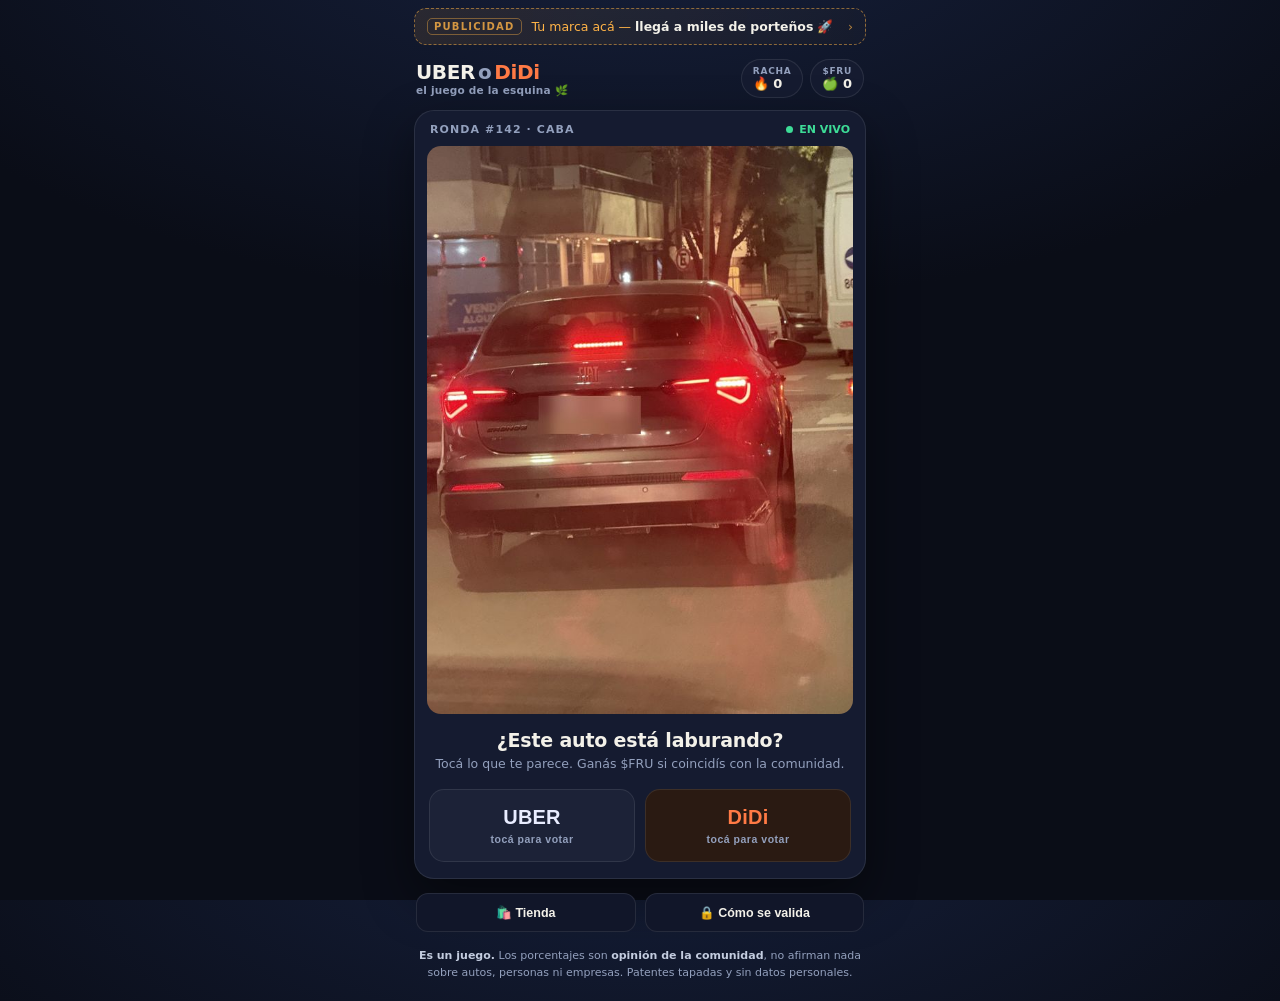
==== index.html @ 4e5afa03 "Add files via upload" ====
<!DOCTYPE html>
<html lang="es">
<head>
<meta charset="UTF-8" />
<meta name="viewport" content="width=device-width, initial-scale=1.0, maximum-scale=1.0, user-scalable=no" />
<meta name="theme-color" content="#0a0d17" />
<title>¿UBER o DiDi? 🌿 — el juego de la esquina</title>
<style>
:root{
  --bg:#0a0d17; --bg2:#111629; --card:#151b30; --line:rgba(255,255,255,.09);
  --fg:#f3f1e9; --mut:#93a0bd; --amber:#ffb347; --uber:#e8ecff; --uberbg:#1c2237;
  --didi:#ff7a45; --didibg:#2a1a12; --good:#3ddc97; --seal:#7dd3fc;
}
*{box-sizing:border-box;margin:0;padding:0}
html,body{height:100%}
body{background:radial-gradient(120% 80% at 50% -10%, #16203c 0%, var(--bg) 55%);
  color:var(--fg);font-family:system-ui,-apple-system,'Segoe UI',Roboto,sans-serif;
  -webkit-font-smoothing:antialiased;overflow-x:hidden}
.app{max-width:480px;margin:0 auto;min-height:100%;display:flex;flex-direction:column;
  padding:0 14px 20px;position:relative}

/* banner publicitario */
.ad{margin:8px 0;border:1px dashed rgba(255,179,71,.5);border-radius:12px;
  background:linear-gradient(90deg,rgba(255,179,71,.10),rgba(255,179,71,.02));
  padding:9px 12px;display:flex;align-items:center;gap:10px;font-size:12.5px;color:var(--amber)}
.ad .tag{font-weight:800;letter-spacing:.12em;font-size:10px;opacity:.8;
  border:1px solid rgba(255,179,71,.5);border-radius:5px;padding:2px 6px}
.ad b{color:var(--fg)}
.ad .arrow{margin-left:auto;opacity:.7}

/* header */
header{display:flex;align-items:center;gap:10px;padding:6px 2px 12px}
.logo{font-weight:900;font-size:20px;letter-spacing:-.02em;line-height:1}
.logo .u{color:var(--fg)} .logo .o{color:var(--mut);font-weight:700;margin:0 3px}
.logo .d{color:var(--didi)}
.logo small{display:block;font-size:10.5px;font-weight:600;color:var(--mut);
  letter-spacing:.02em;margin-top:3px}
.stats{margin-left:auto;display:flex;gap:7px}
.chip{background:var(--card);border:1px solid var(--line);border-radius:999px;
  padding:6px 11px;font-size:13px;font-weight:800;display:flex;align-items:center;gap:5px;
  font-variant-numeric:tabular-nums}
.chip .lbl{font-size:9px;font-weight:700;color:var(--mut);letter-spacing:.08em;display:block}

/* card */
.card{background:var(--card);border:1px solid var(--line);border-radius:20px;
  overflow:hidden;box-shadow:0 20px 50px rgba(0,0,0,.45)}
.round{display:flex;align-items:center;justify-content:space-between;padding:12px 15px 10px}
.round .rid{font-size:11px;font-weight:800;letter-spacing:.1em;color:var(--mut)}
.round .live{font-size:11px;font-weight:800;color:var(--good);display:flex;align-items:center;gap:6px}
.round .live::before{content:"";width:7px;height:7px;border-radius:50%;background:var(--good);
  box-shadow:0 0 0 0 rgba(61,220,151,.6);animation:pulse 1.8s infinite}
@keyframes pulse{0%{box-shadow:0 0 0 0 rgba(61,220,151,.5)}70%{box-shadow:0 0 0 7px rgba(61,220,151,0)}100%{box-shadow:0 0 0 0 rgba(61,220,151,0)}}
.photowrap{position:relative;margin:0 12px;border-radius:14px;overflow:hidden;
  aspect-ratio:3/4;background:#000}
.photowrap img{width:100%;height:100%;object-fit:cover;display:block}
.q{padding:15px 16px 6px;text-align:center}
.q h2{font-size:19px;font-weight:800;letter-spacing:-.01em;text-wrap:balance}
.q p{font-size:12.5px;color:var(--mut);margin-top:5px}

/* vote buttons */
.votes{display:grid;grid-template-columns:1fr 1fr;gap:10px;padding:12px 14px 16px}
.vote{border:1.5px solid var(--line);border-radius:15px;padding:16px 10px;cursor:pointer;
  font-weight:900;font-size:20px;letter-spacing:.01em;background:var(--uberbg);color:var(--uber);
  transition:transform .12s ease,box-shadow .2s ease,border-color .2s ease;position:relative;
  display:flex;flex-direction:column;align-items:center;gap:4px}
.vote small{font-size:10.5px;font-weight:700;color:var(--mut);letter-spacing:.05em}
.vote.didi{background:var(--didibg);color:var(--didi)}
.vote:hover{transform:translateY(-2px)}
.vote.uber:hover{border-color:rgba(232,236,255,.5);box-shadow:0 8px 24px rgba(232,236,255,.12)}
.vote.didi:hover{border-color:rgba(255,122,69,.6);box-shadow:0 8px 24px rgba(255,122,69,.18)}
.vote:focus-visible{outline:3px solid var(--seal);outline-offset:2px}
.vote:active{transform:translatey(0) scale(.98)}

/* reveal */
.reveal{padding:4px 16px 18px;display:none}
.reveal.show{display:block;animation:fade .35s ease}
@keyframes fade{from{opacity:0;transform:translateY(6px)}to{opacity:1;transform:none}}
.bar{height:44px;border-radius:12px;overflow:hidden;display:flex;font-weight:900;font-size:15px;
  border:1px solid var(--line);font-variant-numeric:tabular-nums}
.bar .bu{background:#39456f;color:#eaf0ff;display:flex;align-items:center;justify-content:flex-start;
  padding-left:12px;transition:width .9s cubic-bezier(.2,.8,.2,1);white-space:nowrap}
.bar .bd{background:#c85a34;color:#fff;display:flex;align-items:center;justify-content:flex-end;
  padding-right:12px;transition:width .9s cubic-bezier(.2,.8,.2,1);white-space:nowrap}
.result{display:flex;align-items:center;justify-content:space-between;margin-top:12px;gap:10px}
.verdict{font-size:14px;font-weight:800}
.verdict.win{color:var(--good)} .verdict.contra{color:var(--amber)}
.verdict small{display:block;font-size:11px;font-weight:600;color:var(--mut);margin-top:2px}
.seal{font-size:10.5px;font-weight:800;color:var(--seal);border:1px solid rgba(125,211,252,.35);
  background:rgba(125,211,252,.08);border-radius:999px;padding:5px 10px;white-space:nowrap}
.next{margin-top:14px;width:100%;border:none;border-radius:14px;padding:15px;cursor:pointer;
  background:var(--amber);color:#231703;font-weight:900;font-size:16px;letter-spacing:.01em;
  transition:filter .15s ease,transform .12s ease}
.next:hover{filter:brightness(1.06);transform:translateY(-1px)}
.next:focus-visible{outline:3px solid #fff;outline-offset:2px}

/* toast fru */
.fru{position:absolute;left:50%;top:40%;transform:translateX(-50%);pointer-events:none;
  font-size:30px;font-weight:900;color:var(--good);text-shadow:0 4px 16px rgba(0,0,0,.5);
  opacity:0;z-index:20}
.fru.go{animation:fly 1.1s ease forwards}
@keyframes fly{0%{opacity:0;transform:translate(-50%,10px) scale(.7)}
  25%{opacity:1;transform:translate(-50%,-6px) scale(1.1)}
  100%{opacity:0;transform:translate(-50%,-60px) scale(1)}}

/* footer + links */
.actions{display:flex;gap:9px;margin:14px 2px 0}
.actions button{flex:1;background:var(--bg2);border:1px solid var(--line);color:var(--fg);
  border-radius:12px;padding:11px;font-size:12.5px;font-weight:700;cursor:pointer}
.actions button:hover{border-color:var(--amber);color:var(--amber)}
.disc{margin:16px 4px 0;font-size:11px;line-height:1.5;color:var(--mut);text-align:center}
.disc b{color:#c3ccdf}

/* modal */
.modal{position:fixed;inset:0;background:rgba(4,6,14,.72);backdrop-filter:blur(4px);
  display:none;align-items:center;justify-content:center;z-index:50;padding:18px}
.modal.show{display:flex;animation:fade .25s ease}
.sheet{background:linear-gradient(180deg,var(--card),var(--bg2));border:1px solid var(--line);
  border-radius:20px;max-width:400px;width:100%;padding:22px;box-shadow:0 30px 70px rgba(0,0,0,.6)}
.sheet h3{font-size:20px;font-weight:900;display:flex;align-items:center;gap:9px}
.sheet .sub{color:var(--mut);font-size:12.5px;margin:5px 0 16px}
.item{display:flex;align-items:center;gap:12px;background:var(--bg);border:1px solid var(--line);
  border-radius:13px;padding:12px;margin-bottom:9px}
.item .emo{font-size:24px}
.item .txt{flex:1}
.item .txt b{font-size:14px} .item .txt span{display:block;font-size:11.5px;color:var(--mut)}
.item .buy{background:var(--amber);color:#231703;border:none;border-radius:9px;padding:9px 13px;
  font-weight:900;font-size:13px;cursor:pointer;white-space:nowrap;font-variant-numeric:tabular-nums}
.item .buy:hover{filter:brightness(1.07)}
.closex{float:right;background:none;border:none;color:var(--mut);font-size:22px;cursor:pointer;line-height:1;margin:-4px -4px 0 0}
.sheet p.info{font-size:13px;line-height:1.6;color:#c9d2e6}
.sheet p.info b{color:var(--fg)}
.hashchain{display:flex;gap:6px;margin:12px 0;overflow-x:auto}
.hashchain .blk{min-width:96px;background:var(--bg);border:1px solid var(--line);border-radius:9px;
  padding:8px;font-size:10px;color:var(--mut)} .hashchain .blk b{color:var(--seal);font-size:11px}
@media (prefers-reduced-motion:reduce){*{animation:none!important;transition:none!important}}
</style>
</head>
<body>

<div class="app">
  <div class="ad">
    <span class="tag">PUBLICIDAD</span>
    <span>Tu marca acá — <b>llegá a miles de porteños</b> 🚀</span>
    <span class="arrow">›</span>
  </div>

  <header>
    <div class="logo"><span class="u">UBER</span><span class="o">o</span><span class="d">DiDi</span>
      <small>el juego de la esquina 🌿</small></div>
    <div class="stats">
      <div class="chip"><span><span class="lbl">RACHA</span>🔥 <span id="streak">0</span></span></div>
      <div class="chip"><span><span class="lbl">$FRU</span>🍏 <span id="fru">0</span></span></div>
    </div>
  </header>

  <div class="card">
    <div class="round"><span class="rid" id="rid">RONDA #142 · CABA</span>
      <span class="live">EN VIVO</span></div>
    <div class="photowrap"><img id="photo" alt="Foto de un auto en una calle de Buenos Aires, patente tapada" /></div>
    <div class="q"><h2 id="q">¿Este auto está laburando?</h2>
      <p>Tocá lo que te parece. Ganás $FRU si coincidís con la comunidad.</p></div>
    <div class="votes" id="votes">
      <button class="vote uber" id="vUber">UBER <small>tocá para votar</small></button>
      <button class="vote didi" id="vDidi">DiDi <small>tocá para votar</small></button>
    </div>
    <div class="reveal" id="reveal">
      <div class="bar"><div class="bu" id="bu" style="width:63%">UBER 63%</div>
        <div class="bd" id="bd" style="width:37%">DiDi 37%</div></div>
      <div class="result"><div class="verdict win" id="verdict">✅ Coincidís con la mayoría</div>
        <div class="seal" id="seal">🔒 Ronda sellada</div></div>
      <button class="next" id="next">Siguiente ronda →</button>
    </div>
    <div class="fru" id="fruToast">+10 🍏</div>
  </div>

  <div class="actions">
    <button id="openShop">🛍️ Tienda</button>
    <button id="openInfo">🔒 Cómo se valida</button>
  </div>

  <p class="disc"><b>Es un juego.</b> Los porcentajes son <b>opinión de la comunidad</b>, no afirman nada
  sobre autos, personas ni empresas. Patentes tapadas y sin datos personales.</p>
</div>

<div class="modal" id="shop">
  <div class="sheet">
    <button class="closex" data-close="shop">×</button>
    <h3>🛍️ Tienda</h3>
    <p class="sub">Compras únicas. Sin suscripción, nunca.</p>
    <div class="item"><span class="emo">👁️</span><div class="txt"><b>Revelar ya</b>
      <span>Mirá el consenso antes de que cierre la ronda</span></div>
      <button class="buy" data-name="Revelar ya">$490</button></div>
    <div class="item"><span class="emo">🍏</span><div class="txt"><b>Pack de 500 $FRU</b>
      <span>Para stakear más fuerte en las rondas</span></div>
      <button class="buy" data-name="Pack 500 FRU">$990</button></div>
    <div class="item"><span class="emo">🪪</span><div class="txt"><b>Tu Carnet de Inspector</b>
      <span>Imagen generada, lista para compartir</span></div>
      <button class="buy" data-name="Carnet de Inspector">$1.490</button></div>
  </div>
</div>

<div class="modal" id="info">
  <div class="sheet">
    <button class="closex" data-close="info">×</button>
    <h3>🔒 Cómo se valida</h3>
    <p class="sub">Consenso de la comunidad, sellado y verificable.</p>
    <p class="info">Cada foto es un <b>mercado</b> que la gente vota. A una hora fija <b>cierra</b>,
    se congela el resultado y queda <b>sellado como un contrato</b> con un hash público.</p>
    <div class="hashchain">
      <div class="blk"><b>#141</b><br>root 4b7e</div>
      <div class="blk"><b>#142</b><br>root 9f3a<br>prev 4b7e</div>
      <div class="blk"><b>#143</b><br>root c5d0<br>prev 9f3a</div>
    </div>
    <p class="info">Cada resultado encadena con el anterior: alterar uno viejo rompe toda la cadena.
    Misma garantía de integridad que una blockchain, <b>sin</b> blockchain. Los <b>$FRU</b> son
    virtuales y no se convierten en dinero.</p>
  </div>
</div>

<script>
const ROUNDS = [{"img": "[data-uri]", "uber": 63, "q": "\u00bfEste auto est\u00e1 laburando?"}, {"img": "[data-uri]", "uber": 41, "q": "El mismo, otra cuadra\u2026 \u00bfy ahora?"}];
let ri = 0, roundNo = 141;
const S = JSON.parse(localStorage.getItem('uod')||'{}');
let fru = S.fru ?? 0, streak = S.streak ?? 0, best = S.best ?? 0;
const $ = s=>document.querySelector(s);
function save(){localStorage.setItem('uod',JSON.stringify({fru,streak,best}))}
function paintStats(){ $('#fru').textContent = fru; $('#streak').textContent = streak; }
function hash(){ return Array.from({length:4},()=>"0123456789abcdef"[Math.floor(Math.random()*16)]).join(''); }

function loadRound(){
  const r = ROUNDS[ri % ROUNDS.length];
  roundNo++;
  $('#photo').src = r.img;
  $('#q').textContent = r.q;
  $('#rid').textContent = 'RONDA #'+roundNo+' · CABA';
  $('#reveal').classList.remove('show');
  $('#votes').style.display='grid';
  $('.round .live').style.display='flex';
  document.querySelectorAll('.vote').forEach(b=>b.disabled=false);
}

function vote(side){
  const r = ROUNDS[ri % ROUNDS.length];
  // consenso simulado con leve deriva
  let u = Math.max(8, Math.min(92, r.uber + Math.round((Math.random()-.5)*8)));
  let d = 100 - u;
  const majority = u>=d ? 'uber' : 'didi';
  const win = side===majority;
  const gain = win ? 10 : 4;
  fru += gain;
  if(win){ streak++; if(streak>best) best=streak; } else { streak=0; }
  save(); 
  // pintar barra
  $('#bu').style.width = u+'%'; $('#bu').textContent = 'UBER '+u+'%';
  $('#bd').style.width = d+'%'; $('#bd').textContent = 'DiDi '+d+'%';
  const v = $('#verdict');
  if(win){ v.className='verdict win'; v.innerHTML = '✅ Coincidís con la mayoría <small>+'+gain+' $FRU · racha '+streak+' 🔥</small>'; }
  else { v.className='verdict contra'; v.innerHTML = '🌀 Fuiste contra la corriente <small>+'+gain+' $FRU · racha reiniciada</small>'; }
  $('#seal').textContent = '🔒 Ronda sellada · #'+hash();
  $('#votes').style.display='none';
  $('.round .live').style.display='none';
  $('#reveal').classList.add('show');
  // toast
  const t = $('#fruToast'); t.textContent='+'+gain+' 🍏'; t.classList.remove('go'); void t.offsetWidth; t.classList.add('go');
  paintStats();
}
function next(){ ri++; loadRound(); window.scrollTo({top:0,behavior:'smooth'}); }
function openModal(id){ $(id).classList.add('show'); }
function closeModal(id){ $(id).classList.remove('show'); }
function buy(name){ alert('🍏 Demo: acá se abriría el checkout de Mercado Pago (pago único, sin suscripción).\n\nProducto: '+name); }

document.addEventListener('DOMContentLoaded',()=>{
  paintStats(); loadRound();
  $('#vUber').addEventListener('click',()=>vote('uber'));
  $('#vDidi').addEventListener('click',()=>vote('didi'));
  $('#next').addEventListener('click',next);
  $('#openShop').addEventListener('click',()=>openModal('#shop'));
  $('#openInfo').addEventListener('click',()=>openModal('#info'));
  document.querySelectorAll('[data-close]').forEach(b=>b.addEventListener('click',e=>closeModal('#'+b.dataset.close)));
  document.querySelectorAll('.modal').forEach(m=>m.addEventListener('click',e=>{if(e.target===m)m.classList.remove('show')}));
  document.querySelectorAll('.buy').forEach(b=>b.addEventListener('click',()=>buy(b.dataset.name)));
});
</script>
</body>
</html>
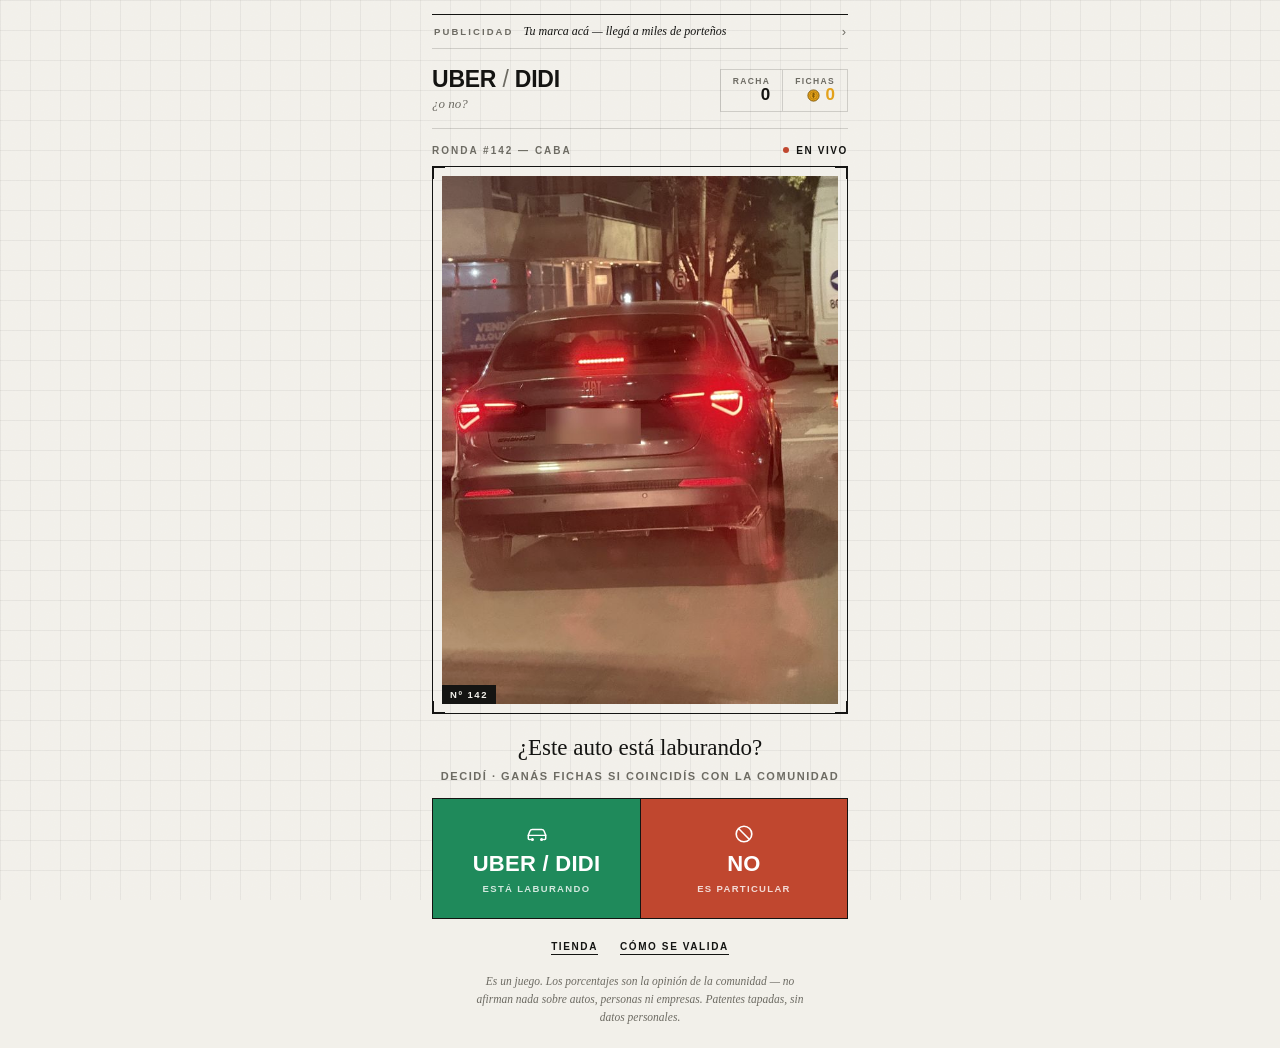
==== commit c1d9eee0: "Reemplazar index.html con la versión final y limpiar archivos de documentación Co-Authored-By: Claud" ====
--- a/index.html
+++ b/index.html
@@ -3,135 +3,156 @@
 <head>
 <meta charset="UTF-8" />
 <meta name="viewport" content="width=device-width, initial-scale=1.0, maximum-scale=1.0, user-scalable=no" />
-<meta name="theme-color" content="#0a0d17" />
-<title>¿UBER o DiDi? 🌿 — el juego de la esquina</title>
+<meta name="color-scheme" content="light dark" />
+<title>UBER / DIDI ¿o no? — el juego</title>
 <style>
 :root{
-  --bg:#0a0d17; --bg2:#111629; --card:#151b30; --line:rgba(255,255,255,.09);
-  --fg:#f3f1e9; --mut:#93a0bd; --amber:#ffb347; --uber:#e8ecff; --uberbg:#1c2237;
-  --didi:#ff7a45; --didibg:#2a1a12; --good:#3ddc97; --seal:#7dd3fc;
-}
+  --paper:#f2f0ea; --ink:#141412; --soft:#6d6b63;
+  --line:rgba(20,20,18,.16); --grid:rgba(20,20,18,.055); --field:#e9e6dd;
+  --yes:#1f8a5b; --yesink:#155f3f; --no:#c0472f; --noink:#8f3220;
+  --gold:#e3a11a; --goldink:#7a5406;
+  --disp:'Helvetica Neue',Helvetica,Arial,system-ui,sans-serif;
+  --serif:Georgia,'Times New Roman',serif;
+}
+@media (prefers-color-scheme:dark){
+  :root{ --paper:#0d0d0c; --ink:#f0eee6; --soft:#9a988e;
+    --line:rgba(240,238,230,.18); --grid:rgba(240,238,230,.05); --field:#171715;
+    --yes:#2fa972; --yesink:#8ee5bd; --no:#e0644a; --noink:#f6b6a7;
+    --gold:#f0b32e; --goldink:#4a3204; }
+}
+:root[data-theme="light"]{ --paper:#f2f0ea; --ink:#141412; --soft:#6d6b63;
+  --line:rgba(20,20,18,.16); --grid:rgba(20,20,18,.055); --field:#e9e6dd;
+  --yes:#1f8a5b; --yesink:#155f3f; --no:#c0472f; --noink:#8f3220; --gold:#e3a11a; --goldink:#7a5406; }
+:root[data-theme="dark"]{ --paper:#0d0d0c; --ink:#f0eee6; --soft:#9a988e;
+  --line:rgba(240,238,230,.18); --grid:rgba(240,238,230,.05); --field:#171715;
+  --yes:#2fa972; --yesink:#8ee5bd; --no:#e0644a; --noink:#f6b6a7; --gold:#f0b32e; --goldink:#4a3204; }
+
 *{box-sizing:border-box;margin:0;padding:0}
 html,body{height:100%}
-body{background:radial-gradient(120% 80% at 50% -10%, #16203c 0%, var(--bg) 55%);
-  color:var(--fg);font-family:system-ui,-apple-system,'Segoe UI',Roboto,sans-serif;
-  -webkit-font-smoothing:antialiased;overflow-x:hidden}
-.app{max-width:480px;margin:0 auto;min-height:100%;display:flex;flex-direction:column;
-  padding:0 14px 20px;position:relative}
-
-/* banner publicitario */
-.ad{margin:8px 0;border:1px dashed rgba(255,179,71,.5);border-radius:12px;
-  background:linear-gradient(90deg,rgba(255,179,71,.10),rgba(255,179,71,.02));
-  padding:9px 12px;display:flex;align-items:center;gap:10px;font-size:12.5px;color:var(--amber)}
-.ad .tag{font-weight:800;letter-spacing:.12em;font-size:10px;opacity:.8;
-  border:1px solid rgba(255,179,71,.5);border-radius:5px;padding:2px 6px}
-.ad b{color:var(--fg)}
-.ad .arrow{margin-left:auto;opacity:.7}
-
-/* header */
-header{display:flex;align-items:center;gap:10px;padding:6px 2px 12px}
-.logo{font-weight:900;font-size:20px;letter-spacing:-.02em;line-height:1}
-.logo .u{color:var(--fg)} .logo .o{color:var(--mut);font-weight:700;margin:0 3px}
-.logo .d{color:var(--didi)}
-.logo small{display:block;font-size:10.5px;font-weight:600;color:var(--mut);
-  letter-spacing:.02em;margin-top:3px}
-.stats{margin-left:auto;display:flex;gap:7px}
-.chip{background:var(--card);border:1px solid var(--line);border-radius:999px;
-  padding:6px 11px;font-size:13px;font-weight:800;display:flex;align-items:center;gap:5px;
+body{background:var(--paper);color:var(--ink);font-family:var(--disp);
+  -webkit-font-smoothing:antialiased;position:relative;overflow-x:hidden}
+body::before{content:"";position:fixed;inset:0;pointer-events:none;z-index:0;
+  background-image:linear-gradient(var(--grid) 1px,transparent 1px),
+    linear-gradient(90deg,var(--grid) 1px,transparent 1px);background-size:30px 30px}
+body::after{content:"";position:fixed;inset:0;pointer-events:none;z-index:0;
+  opacity:.35;mix-blend-mode:overlay;background-image:url("data:image/svg+xml;utf8,<svg xmlns='http://www.w3.org/2000/svg' width='140' height='140'><filter id='n'><feTurbulence type='fractalNoise' baseFrequency='0.9' numOctaves='2'/><feColorMatrix type='saturate' values='0'/></filter><rect width='100%25' height='100%25' filter='url(%23n)' opacity='0.5'/></svg>");background-size:160px}
+.app{position:relative;z-index:1;max-width:452px;margin:0 auto;min-height:100%;
+  display:flex;flex-direction:column;padding:0 18px 22px}
+
+.ad{margin:14px 0 0;border-top:1px solid var(--ink);border-bottom:1px solid var(--line);
+  padding:9px 2px;display:flex;align-items:center;gap:10px}
+.ad .k{font-size:9.5px;font-weight:800;letter-spacing:.22em;text-transform:uppercase;color:var(--soft)}
+.ad .v{font-size:12px;color:var(--ink);font-family:var(--serif);font-style:italic}
+.ad .x{margin-left:auto;font-size:13px;color:var(--soft)}
+
+header{display:flex;align-items:flex-end;justify-content:space-between;padding:20px 0 16px;
+  border-bottom:1px solid var(--line)}
+.brand h1{font-size:23px;font-weight:800;letter-spacing:-.01em;line-height:.95}
+.brand h1 .sep{color:var(--soft);font-weight:400}
+.brand .tag{margin-top:5px;font-family:var(--serif);font-style:italic;font-size:13px;color:var(--soft)}
+.meters{display:flex;border:1px solid var(--line)}
+.meter{padding:6px 12px;text-align:right}
+.meter+.meter{border-left:1px solid var(--line)}
+.meter .l{font-size:8.5px;font-weight:800;letter-spacing:.16em;text-transform:uppercase;color:var(--soft)}
+.meter .n{font-size:17px;font-weight:800;font-variant-numeric:tabular-nums;line-height:1.1;
+  display:flex;align-items:center;justify-content:flex-end;gap:5px}
+.meter.win .n{color:var(--gold)}
+.coin{width:15px;height:15px;flex:none}
+
+.roundbar{display:flex;justify-content:space-between;align-items:center;padding:16px 0 10px}
+.roundbar .rid{font-size:10px;font-weight:700;letter-spacing:.2em;text-transform:uppercase;color:var(--soft)}
+.roundbar .live{font-size:10px;font-weight:800;letter-spacing:.16em;text-transform:uppercase;
+  display:flex;align-items:center;gap:7px;color:var(--ink)}
+.roundbar .live i{width:6px;height:6px;background:var(--no);border-radius:50%;
+  animation:blink 1.6s steps(1) infinite}
+@keyframes blink{50%{opacity:.25}}
+
+.frame{position:relative;padding:9px;border:1px solid var(--ink)}
+.frame .corner{position:absolute;width:13px;height:13px;border:2px solid var(--ink)}
+.frame .tl{top:-1px;left:-1px;border-right:0;border-bottom:0}
+.frame .tr{top:-1px;right:-1px;border-left:0;border-bottom:0}
+.frame .bl{bottom:-1px;left:-1px;border-right:0;border-top:0}
+.frame .br{bottom:-1px;right:-1px;border-left:0;border-top:0}
+.photowrap{position:relative;aspect-ratio:3/4;overflow:hidden;background:#000}
+.photowrap img{width:100%;height:100%;object-fit:cover;display:block;filter:grayscale(.1) contrast(1.03)}
+.photowrap .idx{position:absolute;left:0;bottom:0;background:var(--ink);color:var(--paper);
+  font-size:9.5px;font-weight:800;letter-spacing:.16em;padding:4px 8px;text-transform:uppercase}
+
+.q{padding:20px 4px 16px;text-align:center}
+.q h2{font-family:var(--serif);font-weight:400;font-size:23px;line-height:1.22;text-wrap:balance}
+.q p{margin-top:8px;font-size:11px;font-weight:600;letter-spacing:.14em;text-transform:uppercase;color:var(--soft)}
+
+/* botones con color */
+.votes{display:grid;grid-template-columns:1fr 1fr;border:1px solid var(--ink)}
+.vote{-webkit-appearance:none;appearance:none;border:0;padding:24px 10px;cursor:pointer;
+  font-family:var(--disp);font-weight:800;letter-spacing:.02em;text-transform:uppercase;
+  display:flex;flex-direction:column;align-items:center;gap:8px;color:#fff;
+  transition:filter .15s ease,transform .1s ease;position:relative}
+.vote.yes{background:var(--yes)} .vote.no{background:var(--no)}
+.vote+.vote{border-left:1px solid var(--ink)}
+.vote .ico{width:22px;height:22px}
+.vote .big{font-size:22px;line-height:1}
+.vote .sub{font-size:9.5px;font-weight:700;letter-spacing:.14em;color:rgba(255,255,255,.8)}
+.vote:hover{filter:brightness(1.09)}
+.vote:focus-visible{outline:3px solid var(--ink);outline-offset:3px}
+.vote:active{transform:scale(.98)}
+
+.reveal{display:none;padding-top:22px}
+.reveal.show{display:block;animation:fade .3s ease}
+@keyframes fade{from{opacity:0;transform:translateY(5px)}to{opacity:1;transform:none}}
+.rowlabels{display:flex;justify-content:space-between;font-size:10px;font-weight:800;
+  letter-spacing:.14em;text-transform:uppercase;margin-bottom:7px}
+.rowlabels .a{color:var(--yes)} .rowlabels .b{color:var(--no)}
+.bar{height:16px;border:1px solid var(--ink);display:flex;overflow:hidden}
+.bar .yes{background:var(--yes);transition:width .9s cubic-bezier(.2,.8,.2,1)}
+.bar .no{background-color:var(--no);transition:width .9s cubic-bezier(.2,.8,.2,1);
+  background-image:repeating-linear-gradient(45deg,rgba(255,255,255,.32) 0 1.5px,transparent 1.5px 6px)}
+.pcts{display:flex;justify-content:space-between;margin-top:7px;font-size:21px;font-weight:800;
   font-variant-numeric:tabular-nums}
-.chip .lbl{font-size:9px;font-weight:700;color:var(--mut);letter-spacing:.08em;display:block}
-
-/* card */
-.card{background:var(--card);border:1px solid var(--line);border-radius:20px;
-  overflow:hidden;box-shadow:0 20px 50px rgba(0,0,0,.45)}
-.round{display:flex;align-items:center;justify-content:space-between;padding:12px 15px 10px}
-.round .rid{font-size:11px;font-weight:800;letter-spacing:.1em;color:var(--mut)}
-.round .live{font-size:11px;font-weight:800;color:var(--good);display:flex;align-items:center;gap:6px}
-.round .live::before{content:"";width:7px;height:7px;border-radius:50%;background:var(--good);
-  box-shadow:0 0 0 0 rgba(61,220,151,.6);animation:pulse 1.8s infinite}
-@keyframes pulse{0%{box-shadow:0 0 0 0 rgba(61,220,151,.5)}70%{box-shadow:0 0 0 7px rgba(61,220,151,0)}100%{box-shadow:0 0 0 0 rgba(61,220,151,0)}}
-.photowrap{position:relative;margin:0 12px;border-radius:14px;overflow:hidden;
-  aspect-ratio:3/4;background:#000}
-.photowrap img{width:100%;height:100%;object-fit:cover;display:block}
-.q{padding:15px 16px 6px;text-align:center}
-.q h2{font-size:19px;font-weight:800;letter-spacing:-.01em;text-wrap:balance}
-.q p{font-size:12.5px;color:var(--mut);margin-top:5px}
-
-/* vote buttons */
-.votes{display:grid;grid-template-columns:1fr 1fr;gap:10px;padding:12px 14px 16px}
-.vote{border:1.5px solid var(--line);border-radius:15px;padding:16px 10px;cursor:pointer;
-  font-weight:900;font-size:20px;letter-spacing:.01em;background:var(--uberbg);color:var(--uber);
-  transition:transform .12s ease,box-shadow .2s ease,border-color .2s ease;position:relative;
-  display:flex;flex-direction:column;align-items:center;gap:4px}
-.vote small{font-size:10.5px;font-weight:700;color:var(--mut);letter-spacing:.05em}
-.vote.didi{background:var(--didibg);color:var(--didi)}
-.vote:hover{transform:translateY(-2px)}
-.vote.uber:hover{border-color:rgba(232,236,255,.5);box-shadow:0 8px 24px rgba(232,236,255,.12)}
-.vote.didi:hover{border-color:rgba(255,122,69,.6);box-shadow:0 8px 24px rgba(255,122,69,.18)}
-.vote:focus-visible{outline:3px solid var(--seal);outline-offset:2px}
-.vote:active{transform:translatey(0) scale(.98)}
-
-/* reveal */
-.reveal{padding:4px 16px 18px;display:none}
-.reveal.show{display:block;animation:fade .35s ease}
-@keyframes fade{from{opacity:0;transform:translateY(6px)}to{opacity:1;transform:none}}
-.bar{height:44px;border-radius:12px;overflow:hidden;display:flex;font-weight:900;font-size:15px;
-  border:1px solid var(--line);font-variant-numeric:tabular-nums}
-.bar .bu{background:#39456f;color:#eaf0ff;display:flex;align-items:center;justify-content:flex-start;
-  padding-left:12px;transition:width .9s cubic-bezier(.2,.8,.2,1);white-space:nowrap}
-.bar .bd{background:#c85a34;color:#fff;display:flex;align-items:center;justify-content:flex-end;
-  padding-right:12px;transition:width .9s cubic-bezier(.2,.8,.2,1);white-space:nowrap}
-.result{display:flex;align-items:center;justify-content:space-between;margin-top:12px;gap:10px}
-.verdict{font-size:14px;font-weight:800}
-.verdict.win{color:var(--good)} .verdict.contra{color:var(--amber)}
-.verdict small{display:block;font-size:11px;font-weight:600;color:var(--mut);margin-top:2px}
-.seal{font-size:10.5px;font-weight:800;color:var(--seal);border:1px solid rgba(125,211,252,.35);
-  background:rgba(125,211,252,.08);border-radius:999px;padding:5px 10px;white-space:nowrap}
-.next{margin-top:14px;width:100%;border:none;border-radius:14px;padding:15px;cursor:pointer;
-  background:var(--amber);color:#231703;font-weight:900;font-size:16px;letter-spacing:.01em;
-  transition:filter .15s ease,transform .12s ease}
-.next:hover{filter:brightness(1.06);transform:translateY(-1px)}
-.next:focus-visible{outline:3px solid #fff;outline-offset:2px}
-
-/* toast fru */
-.fru{position:absolute;left:50%;top:40%;transform:translateX(-50%);pointer-events:none;
-  font-size:30px;font-weight:900;color:var(--good);text-shadow:0 4px 16px rgba(0,0,0,.5);
-  opacity:0;z-index:20}
-.fru.go{animation:fly 1.1s ease forwards}
-@keyframes fly{0%{opacity:0;transform:translate(-50%,10px) scale(.7)}
-  25%{opacity:1;transform:translate(-50%,-6px) scale(1.1)}
-  100%{opacity:0;transform:translate(-50%,-60px) scale(1)}}
-
-/* footer + links */
-.actions{display:flex;gap:9px;margin:14px 2px 0}
-.actions button{flex:1;background:var(--bg2);border:1px solid var(--line);color:var(--fg);
-  border-radius:12px;padding:11px;font-size:12.5px;font-weight:700;cursor:pointer}
-.actions button:hover{border-color:var(--amber);color:var(--amber)}
-.disc{margin:16px 4px 0;font-size:11px;line-height:1.5;color:var(--mut);text-align:center}
-.disc b{color:#c3ccdf}
-
-/* modal */
-.modal{position:fixed;inset:0;background:rgba(4,6,14,.72);backdrop-filter:blur(4px);
-  display:none;align-items:center;justify-content:center;z-index:50;padding:18px}
-.modal.show{display:flex;animation:fade .25s ease}
-.sheet{background:linear-gradient(180deg,var(--card),var(--bg2));border:1px solid var(--line);
-  border-radius:20px;max-width:400px;width:100%;padding:22px;box-shadow:0 30px 70px rgba(0,0,0,.6)}
-.sheet h3{font-size:20px;font-weight:900;display:flex;align-items:center;gap:9px}
-.sheet .sub{color:var(--mut);font-size:12.5px;margin:5px 0 16px}
-.item{display:flex;align-items:center;gap:12px;background:var(--bg);border:1px solid var(--line);
-  border-radius:13px;padding:12px;margin-bottom:9px}
-.item .emo{font-size:24px}
+.pcts #py{color:var(--yes)} .pcts #pn{color:var(--no)}
+.verdict{margin-top:18px;padding-top:16px;border-top:1px solid var(--line);
+  display:flex;align-items:baseline;justify-content:space-between;gap:12px}
+.verdict .txt{font-family:var(--serif);font-style:italic;font-size:16px}
+.verdict .meta{font-family:var(--disp);font-style:normal;font-size:10px;font-weight:700;
+  letter-spacing:.1em;text-transform:uppercase;color:var(--soft);display:block;margin-top:4px}
+.verdict .gain{color:var(--gold);font-weight:800}
+.verdict .gain::before{content:"●";margin-right:5px;color:var(--gold);font-size:9px;vertical-align:middle}
+.verdict .seal{font-size:9.5px;font-weight:800;letter-spacing:.12em;text-transform:uppercase;
+  color:var(--soft);white-space:nowrap;border:1px solid var(--line);padding:5px 8px}
+.next{margin-top:20px;width:100%;background:var(--ink);color:var(--paper);border:0;padding:19px;
+  cursor:pointer;font-family:var(--disp);font-weight:800;font-size:14px;letter-spacing:.16em;
+  text-transform:uppercase;transition:opacity .15s}
+.next:hover{opacity:.85} .next:focus-visible{outline:2px solid var(--ink);outline-offset:3px}
+
+.foot{display:flex;gap:22px;justify-content:center;margin-top:22px}
+.foot button{background:none;border:0;color:var(--ink);cursor:pointer;font-family:var(--disp);
+  font-size:10px;font-weight:800;letter-spacing:.16em;text-transform:uppercase;
+  border-bottom:1px solid var(--ink);padding-bottom:2px}
+.foot button:hover{color:var(--soft);border-color:var(--soft)}
+.disc{margin:18px auto 0;max-width:340px;text-align:center;font-family:var(--serif);
+  font-size:11.5px;line-height:1.55;color:var(--soft);font-style:italic}
+
+.modal{position:fixed;inset:0;z-index:50;display:none;align-items:center;justify-content:center;
+  padding:20px;background:rgba(8,8,7,.55)}
+.modal.show{display:flex;animation:fade .22s ease}
+.sheet{background:var(--paper);border:1px solid var(--ink);max-width:392px;width:100%;padding:24px;position:relative}
+.sheet::before{content:"";position:absolute;inset:5px;border:1px solid var(--line);pointer-events:none}
+.sheet h3{font-family:var(--serif);font-weight:400;font-size:22px;margin-bottom:3px}
+.sheet .sub{font-size:9.5px;font-weight:800;letter-spacing:.16em;text-transform:uppercase;color:var(--soft);margin-bottom:18px}
+.closex{position:absolute;top:12px;right:14px;background:none;border:0;font-size:20px;color:var(--ink);cursor:pointer;line-height:1}
+.item{display:flex;align-items:center;gap:14px;padding:13px 0;border-top:1px solid var(--line)}
+.item:last-of-type{border-bottom:1px solid var(--line)}
 .item .txt{flex:1}
-.item .txt b{font-size:14px} .item .txt span{display:block;font-size:11.5px;color:var(--mut)}
-.item .buy{background:var(--amber);color:#231703;border:none;border-radius:9px;padding:9px 13px;
-  font-weight:900;font-size:13px;cursor:pointer;white-space:nowrap;font-variant-numeric:tabular-nums}
-.item .buy:hover{filter:brightness(1.07)}
-.closex{float:right;background:none;border:none;color:var(--mut);font-size:22px;cursor:pointer;line-height:1;margin:-4px -4px 0 0}
-.sheet p.info{font-size:13px;line-height:1.6;color:#c9d2e6}
-.sheet p.info b{color:var(--fg)}
-.hashchain{display:flex;gap:6px;margin:12px 0;overflow-x:auto}
-.hashchain .blk{min-width:96px;background:var(--bg);border:1px solid var(--line);border-radius:9px;
-  padding:8px;font-size:10px;color:var(--mut)} .hashchain .blk b{color:var(--seal);font-size:11px}
+.item .txt b{font-size:14px;font-weight:800;display:block}
+.item .txt span{font-size:11px;color:var(--soft);font-family:var(--serif);font-style:italic}
+.item .buy{background:var(--yes);color:#fff;border:0;padding:9px 13px;cursor:pointer;
+  font-weight:800;font-size:12px;letter-spacing:.06em;font-variant-numeric:tabular-nums;white-space:nowrap}
+.item .buy:hover{filter:brightness(1.08)}
+.sheet p.info{font-size:13.5px;line-height:1.6;color:var(--ink);font-family:var(--serif);margin-top:4px}
+.chain{display:flex;margin:14px 0;border:1px solid var(--line)}
+.chain .blk{flex:1;padding:9px;font-size:9px;letter-spacing:.08em;text-transform:uppercase;color:var(--soft)}
+.chain .blk+.blk{border-left:1px solid var(--line)}
+.chain .blk b{display:block;color:var(--ink);font-size:11px;margin-bottom:3px;letter-spacing:.12em}
 @media (prefers-reduced-motion:reduce){*{animation:none!important;transition:none!important}}
 </style>
 </head>
@@ -139,145 +160,127 @@
 
 <div class="app">
   <div class="ad">
-    <span class="tag">PUBLICIDAD</span>
-    <span>Tu marca acá — <b>llegá a miles de porteños</b> 🚀</span>
-    <span class="arrow">›</span>
+    <span class="k">Publicidad</span>
+    <span class="v">Tu marca acá — llegá a miles de porteños</span>
+    <span class="x">&rsaquo;</span>
   </div>
 
   <header>
-    <div class="logo"><span class="u">UBER</span><span class="o">o</span><span class="d">DiDi</span>
-      <small>el juego de la esquina 🌿</small></div>
-    <div class="stats">
-      <div class="chip"><span><span class="lbl">RACHA</span>🔥 <span id="streak">0</span></span></div>
-      <div class="chip"><span><span class="lbl">$FRU</span>🍏 <span id="fru">0</span></span></div>
+    <div class="brand">
+      <h1>UBER <span class="sep">/</span> DIDI</h1>
+      <div class="tag">¿o no?</div>
+    </div>
+    <div class="meters">
+      <div class="meter"><div class="l">Racha</div><div class="n" id="streak">0</div></div>
+      <div class="meter win"><div class="l">Fichas</div><div class="n"><svg class='coin' viewBox='0 0 24 24' aria-hidden='true'><circle cx='12' cy='12' r='9' fill='var(--gold)' stroke='var(--goldink)' stroke-width='1.4'/><circle cx='12' cy='12' r='6' fill='none' stroke='var(--goldink)' stroke-width='1' opacity='.55'/><path d='M12 8.2v7.6M10 10c0-.9.9-1.4 2-1.4s2 .5 2 1.3c0 1.9-4 1-4 2.9 0 .9.9 1.4 2 1.4s2-.5 2-1.3' stroke='var(--goldink)' stroke-width='1.25' stroke-linecap='round' fill='none'/></svg><span id="pts">0</span></div></div>
     </div>
   </header>
 
-  <div class="card">
-    <div class="round"><span class="rid" id="rid">RONDA #142 · CABA</span>
-      <span class="live">EN VIVO</span></div>
-    <div class="photowrap"><img id="photo" alt="Foto de un auto en una calle de Buenos Aires, patente tapada" /></div>
-    <div class="q"><h2 id="q">¿Este auto está laburando?</h2>
-      <p>Tocá lo que te parece. Ganás $FRU si coincidís con la comunidad.</p></div>
-    <div class="votes" id="votes">
-      <button class="vote uber" id="vUber">UBER <small>tocá para votar</small></button>
-      <button class="vote didi" id="vDidi">DiDi <small>tocá para votar</small></button>
+  <div class="roundbar">
+    <span class="rid" id="rid">Ronda #142 — CABA</span>
+    <span class="live" id="live"><i></i> En vivo</span>
+  </div>
+
+  <div class="frame">
+    <span class="corner tl"></span><span class="corner tr"></span>
+    <span class="corner bl"></span><span class="corner br"></span>
+    <div class="photowrap">
+      <img id="photo" alt="Auto en una calle de Buenos Aires, patente tapada" />
+      <span class="idx" id="idx">Nº 142</span>
     </div>
-    <div class="reveal" id="reveal">
-      <div class="bar"><div class="bu" id="bu" style="width:63%">UBER 63%</div>
-        <div class="bd" id="bd" style="width:37%">DiDi 37%</div></div>
-      <div class="result"><div class="verdict win" id="verdict">✅ Coincidís con la mayoría</div>
-        <div class="seal" id="seal">🔒 Ronda sellada</div></div>
-      <button class="next" id="next">Siguiente ronda →</button>
-    </div>
-    <div class="fru" id="fruToast">+10 🍏</div>
-  </div>
-
-  <div class="actions">
-    <button id="openShop">🛍️ Tienda</button>
-    <button id="openInfo">🔒 Cómo se valida</button>
-  </div>
-
-  <p class="disc"><b>Es un juego.</b> Los porcentajes son <b>opinión de la comunidad</b>, no afirman nada
-  sobre autos, personas ni empresas. Patentes tapadas y sin datos personales.</p>
+  </div>
+
+  <div class="q">
+    <h2 id="q">¿Este auto está laburando?</h2>
+    <p>Decidí · ganás fichas si coincidís con la comunidad</p>
+  </div>
+
+  <div class="votes" id="votes">
+    <button class="vote yes" id="vYes"><svg class='ico' viewBox='0 0 24 24' fill='none' aria-hidden='true'><path d='M2.5 13.5l1.7-4.6A3 3 0 0 1 7 7h10a3 3 0 0 1 2.8 1.9l1.7 4.6' stroke='#fff' stroke-width='1.6' stroke-linecap='round' stroke-linejoin='round'/><path d='M2.5 13.5h19V17a1 1 0 0 1-1 1h-1.2M2.5 13.5V17a1 1 0 0 0 1 1h1.2' stroke='#fff' stroke-width='1.6' stroke-linecap='round'/><circle cx='7' cy='18' r='1.7' fill='#fff'/><circle cx='17' cy='18' r='1.7' fill='#fff'/></svg><span class="big">UBER / DIDI</span><span class="sub">está laburando</span></button>
+    <button class="vote no" id="vNo"><svg class='ico' viewBox='0 0 24 24' fill='none' aria-hidden='true'><circle cx='12' cy='12' r='8.5' stroke='#fff' stroke-width='1.8'/><path d='M6.3 6.3l11.4 11.4' stroke='#fff' stroke-width='1.8' stroke-linecap='round'/></svg><span class="big">NO</span><span class="sub">es particular</span></button>
+  </div>
+
+  <div class="reveal" id="reveal">
+    <div class="rowlabels"><span class="a">Uber / Didi</span><span class="b">No</span></div>
+    <div class="bar"><div class="yes" id="by" style="width:63%"></div><div class="no" id="bn" style="width:37%"></div></div>
+    <div class="pcts"><span id="py">63%</span><span id="pn">37%</span></div>
+    <div class="verdict" id="verdict"></div>
+    <button class="next" id="next">Siguiente ronda &rarr;</button>
+  </div>
+
+  <div class="foot">
+    <button id="openShop">Tienda</button>
+    <button id="openInfo">Cómo se valida</button>
+  </div>
+
+  <p class="disc">Es un juego. Los porcentajes son la opinión de la comunidad —
+  no afirman nada sobre autos, personas ni empresas. Patentes tapadas, sin datos personales.</p>
 </div>
 
 <div class="modal" id="shop">
   <div class="sheet">
-    <button class="closex" data-close="shop">×</button>
-    <h3>🛍️ Tienda</h3>
-    <p class="sub">Compras únicas. Sin suscripción, nunca.</p>
-    <div class="item"><span class="emo">👁️</span><div class="txt"><b>Revelar ya</b>
-      <span>Mirá el consenso antes de que cierre la ronda</span></div>
-      <button class="buy" data-name="Revelar ya">$490</button></div>
-    <div class="item"><span class="emo">🍏</span><div class="txt"><b>Pack de 500 $FRU</b>
-      <span>Para stakear más fuerte en las rondas</span></div>
-      <button class="buy" data-name="Pack 500 FRU">$990</button></div>
-    <div class="item"><span class="emo">🪪</span><div class="txt"><b>Tu Carnet de Inspector</b>
-      <span>Imagen generada, lista para compartir</span></div>
-      <button class="buy" data-name="Carnet de Inspector">$1.490</button></div>
+    <button class="closex" data-close="shop">&times;</button>
+    <h3>Tienda</h3><div class="sub">Compras únicas — sin suscripción</div>
+    <div class="item"><div class="txt"><b>Revelar ya</b><span>Mirá el consenso antes del cierre</span></div><button class="buy" data-name="Revelar ya">$490</button></div>
+    <div class="item"><div class="txt"><b>Pack de 500 fichas</b><span>Para jugar más fuerte</span></div><button class="buy" data-name="Pack 500 fichas">$990</button></div>
+    <div class="item"><div class="txt"><b>Tu carnet de inspector</b><span>Imagen para compartir</span></div><button class="buy" data-name="Carnet de inspector">$1.490</button></div>
   </div>
 </div>
 
 <div class="modal" id="info">
   <div class="sheet">
-    <button class="closex" data-close="info">×</button>
-    <h3>🔒 Cómo se valida</h3>
-    <p class="sub">Consenso de la comunidad, sellado y verificable.</p>
-    <p class="info">Cada foto es un <b>mercado</b> que la gente vota. A una hora fija <b>cierra</b>,
-    se congela el resultado y queda <b>sellado como un contrato</b> con un hash público.</p>
-    <div class="hashchain">
-      <div class="blk"><b>#141</b><br>root 4b7e</div>
-      <div class="blk"><b>#142</b><br>root 9f3a<br>prev 4b7e</div>
-      <div class="blk"><b>#143</b><br>root c5d0<br>prev 9f3a</div>
-    </div>
-    <p class="info">Cada resultado encadena con el anterior: alterar uno viejo rompe toda la cadena.
-    Misma garantía de integridad que una blockchain, <b>sin</b> blockchain. Los <b>$FRU</b> son
-    virtuales y no se convierten en dinero.</p>
+    <button class="closex" data-close="info">&times;</button>
+    <h3>Cómo se valida</h3><div class="sub">Consenso sellado y verificable</div>
+    <p class="info">Cada foto es un <b>mercado</b> que la gente vota. A una hora fija <b>cierra</b>, se congela el resultado y queda sellado con un hash público.</p>
+    <div class="chain"><div class="blk"><b>#141</b>root 4b7e</div><div class="blk"><b>#142</b>root 9f3a<br>prev 4b7e</div><div class="blk"><b>#143</b>root c5d0<br>prev 9f3a</div></div>
+    <p class="info">Cada resultado encadena con el anterior: alterar uno viejo rompe la cadena. Integridad verificable, sin blockchain. Las fichas son virtuales y no se convierten en dinero.</p>
   </div>
 </div>
 
 <script>
-const ROUNDS = [{"img": "[data-uri]", "uber": 63, "q": "\u00bfEste auto est\u00e1 laburando?"}, {"img": "[data-uri]", "uber": 41, "q": "El mismo, otra cuadra\u2026 \u00bfy ahora?"}];
-let ri = 0, roundNo = 141;
-const S = JSON.parse(localStorage.getItem('uod')||'{}');
-let fru = S.fru ?? 0, streak = S.streak ?? 0, best = S.best ?? 0;
-const $ = s=>document.querySelector(s);
-function save(){localStorage.setItem('uod',JSON.stringify({fru,streak,best}))}
-function paintStats(){ $('#fru').textContent = fru; $('#streak').textContent = streak; }
-function hash(){ return Array.from({length:4},()=>"0123456789abcdef"[Math.floor(Math.random()*16)]).join(''); }
-
-function loadRound(){
-  const r = ROUNDS[ri % ROUNDS.length];
-  roundNo++;
-  $('#photo').src = r.img;
-  $('#q').textContent = r.q;
-  $('#rid').textContent = 'RONDA #'+roundNo+' · CABA';
-  $('#reveal').classList.remove('show');
-  $('#votes').style.display='grid';
-  $('.round .live').style.display='flex';
+const ROUNDS=[{"img": "[data-uri]", "yes": 63, "q": "\u00bfEste auto est\u00e1 laburando?"}, {"img": "[data-uri]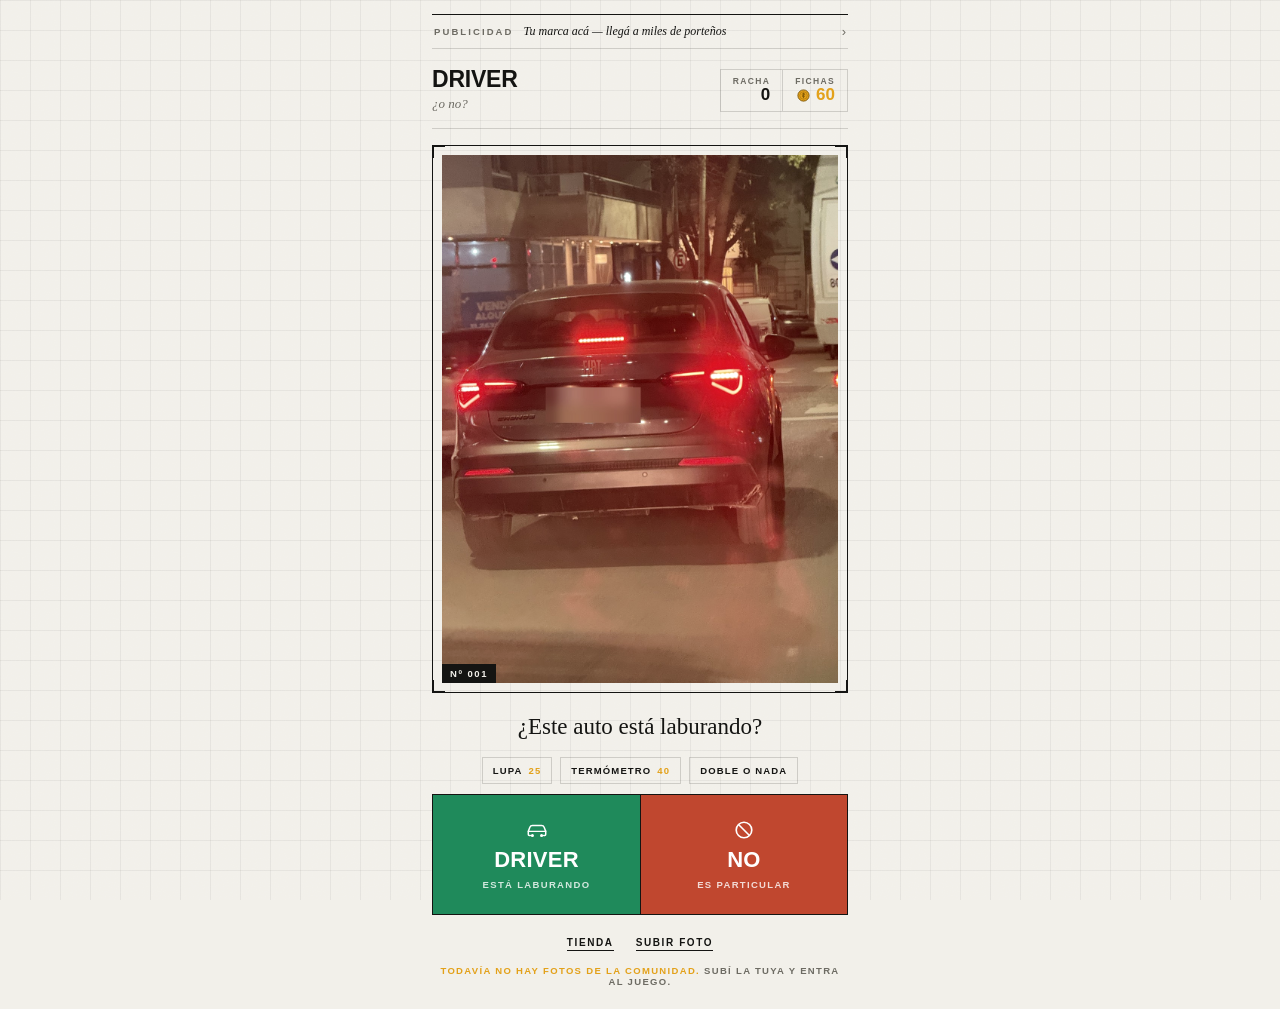
==== commit 1e43be76: "Rediseñar el juego: verdad verificable, uploads de la comunidad y tienda de pistas El reveal mostrab" ====
--- a/index.html
+++ b/index.html
@@ -4,157 +4,13 @@
 <meta charset="UTF-8" />
 <meta name="viewport" content="width=device-width, initial-scale=1.0, maximum-scale=1.0, user-scalable=no" />
 <meta name="color-scheme" content="light dark" />
-<title>UBER / DIDI ¿o no? — el juego</title>
-<style>
-:root{
-  --paper:#f2f0ea; --ink:#141412; --soft:#6d6b63;
-  --line:rgba(20,20,18,.16); --grid:rgba(20,20,18,.055); --field:#e9e6dd;
-  --yes:#1f8a5b; --yesink:#155f3f; --no:#c0472f; --noink:#8f3220;
-  --gold:#e3a11a; --goldink:#7a5406;
-  --disp:'Helvetica Neue',Helvetica,Arial,system-ui,sans-serif;
-  --serif:Georgia,'Times New Roman',serif;
-}
-@media (prefers-color-scheme:dark){
-  :root{ --paper:#0d0d0c; --ink:#f0eee6; --soft:#9a988e;
-    --line:rgba(240,238,230,.18); --grid:rgba(240,238,230,.05); --field:#171715;
-    --yes:#2fa972; --yesink:#8ee5bd; --no:#e0644a; --noink:#f6b6a7;
-    --gold:#f0b32e; --goldink:#4a3204; }
-}
-:root[data-theme="light"]{ --paper:#f2f0ea; --ink:#141412; --soft:#6d6b63;
-  --line:rgba(20,20,18,.16); --grid:rgba(20,20,18,.055); --field:#e9e6dd;
-  --yes:#1f8a5b; --yesink:#155f3f; --no:#c0472f; --noink:#8f3220; --gold:#e3a11a; --goldink:#7a5406; }
-:root[data-theme="dark"]{ --paper:#0d0d0c; --ink:#f0eee6; --soft:#9a988e;
-  --line:rgba(240,238,230,.18); --grid:rgba(240,238,230,.05); --field:#171715;
-  --yes:#2fa972; --yesink:#8ee5bd; --no:#e0644a; --noink:#f6b6a7; --gold:#f0b32e; --goldink:#4a3204; }
-
-*{box-sizing:border-box;margin:0;padding:0}
-html,body{height:100%}
-body{background:var(--paper);color:var(--ink);font-family:var(--disp);
-  -webkit-font-smoothing:antialiased;position:relative;overflow-x:hidden}
-body::before{content:"";position:fixed;inset:0;pointer-events:none;z-index:0;
-  background-image:linear-gradient(var(--grid) 1px,transparent 1px),
-    linear-gradient(90deg,var(--grid) 1px,transparent 1px);background-size:30px 30px}
-body::after{content:"";position:fixed;inset:0;pointer-events:none;z-index:0;
-  opacity:.35;mix-blend-mode:overlay;background-image:url("data:image/svg+xml;utf8,<svg xmlns='http://www.w3.org/2000/svg' width='140' height='140'><filter id='n'><feTurbulence type='fractalNoise' baseFrequency='0.9' numOctaves='2'/><feColorMatrix type='saturate' values='0'/></filter><rect width='100%25' height='100%25' filter='url(%23n)' opacity='0.5'/></svg>");background-size:160px}
-.app{position:relative;z-index:1;max-width:452px;margin:0 auto;min-height:100%;
-  display:flex;flex-direction:column;padding:0 18px 22px}
-
-.ad{margin:14px 0 0;border-top:1px solid var(--ink);border-bottom:1px solid var(--line);
-  padding:9px 2px;display:flex;align-items:center;gap:10px}
-.ad .k{font-size:9.5px;font-weight:800;letter-spacing:.22em;text-transform:uppercase;color:var(--soft)}
-.ad .v{font-size:12px;color:var(--ink);font-family:var(--serif);font-style:italic}
-.ad .x{margin-left:auto;font-size:13px;color:var(--soft)}
-
-header{display:flex;align-items:flex-end;justify-content:space-between;padding:20px 0 16px;
-  border-bottom:1px solid var(--line)}
-.brand h1{font-size:23px;font-weight:800;letter-spacing:-.01em;line-height:.95}
-.brand h1 .sep{color:var(--soft);font-weight:400}
-.brand .tag{margin-top:5px;font-family:var(--serif);font-style:italic;font-size:13px;color:var(--soft)}
-.meters{display:flex;border:1px solid var(--line)}
-.meter{padding:6px 12px;text-align:right}
-.meter+.meter{border-left:1px solid var(--line)}
-.meter .l{font-size:8.5px;font-weight:800;letter-spacing:.16em;text-transform:uppercase;color:var(--soft)}
-.meter .n{font-size:17px;font-weight:800;font-variant-numeric:tabular-nums;line-height:1.1;
-  display:flex;align-items:center;justify-content:flex-end;gap:5px}
-.meter.win .n{color:var(--gold)}
-.coin{width:15px;height:15px;flex:none}
-
-.roundbar{display:flex;justify-content:space-between;align-items:center;padding:16px 0 10px}
-.roundbar .rid{font-size:10px;font-weight:700;letter-spacing:.2em;text-transform:uppercase;color:var(--soft)}
-.roundbar .live{font-size:10px;font-weight:800;letter-spacing:.16em;text-transform:uppercase;
-  display:flex;align-items:center;gap:7px;color:var(--ink)}
-.roundbar .live i{width:6px;height:6px;background:var(--no);border-radius:50%;
-  animation:blink 1.6s steps(1) infinite}
-@keyframes blink{50%{opacity:.25}}
-
-.frame{position:relative;padding:9px;border:1px solid var(--ink)}
-.frame .corner{position:absolute;width:13px;height:13px;border:2px solid var(--ink)}
-.frame .tl{top:-1px;left:-1px;border-right:0;border-bottom:0}
-.frame .tr{top:-1px;right:-1px;border-left:0;border-bottom:0}
-.frame .bl{bottom:-1px;left:-1px;border-right:0;border-top:0}
-.frame .br{bottom:-1px;right:-1px;border-left:0;border-top:0}
-.photowrap{position:relative;aspect-ratio:3/4;overflow:hidden;background:#000}
-.photowrap img{width:100%;height:100%;object-fit:cover;display:block;filter:grayscale(.1) contrast(1.03)}
-.photowrap .idx{position:absolute;left:0;bottom:0;background:var(--ink);color:var(--paper);
-  font-size:9.5px;font-weight:800;letter-spacing:.16em;padding:4px 8px;text-transform:uppercase}
-
-.q{padding:20px 4px 16px;text-align:center}
-.q h2{font-family:var(--serif);font-weight:400;font-size:23px;line-height:1.22;text-wrap:balance}
-.q p{margin-top:8px;font-size:11px;font-weight:600;letter-spacing:.14em;text-transform:uppercase;color:var(--soft)}
-
-/* botones con color */
-.votes{display:grid;grid-template-columns:1fr 1fr;border:1px solid var(--ink)}
-.vote{-webkit-appearance:none;appearance:none;border:0;padding:24px 10px;cursor:pointer;
-  font-family:var(--disp);font-weight:800;letter-spacing:.02em;text-transform:uppercase;
-  display:flex;flex-direction:column;align-items:center;gap:8px;color:#fff;
-  transition:filter .15s ease,transform .1s ease;position:relative}
-.vote.yes{background:var(--yes)} .vote.no{background:var(--no)}
-.vote+.vote{border-left:1px solid var(--ink)}
-.vote .ico{width:22px;height:22px}
-.vote .big{font-size:22px;line-height:1}
-.vote .sub{font-size:9.5px;font-weight:700;letter-spacing:.14em;color:rgba(255,255,255,.8)}
-.vote:hover{filter:brightness(1.09)}
-.vote:focus-visible{outline:3px solid var(--ink);outline-offset:3px}
-.vote:active{transform:scale(.98)}
-
-.reveal{display:none;padding-top:22px}
-.reveal.show{display:block;animation:fade .3s ease}
-@keyframes fade{from{opacity:0;transform:translateY(5px)}to{opacity:1;transform:none}}
-.rowlabels{display:flex;justify-content:space-between;font-size:10px;font-weight:800;
-  letter-spacing:.14em;text-transform:uppercase;margin-bottom:7px}
-.rowlabels .a{color:var(--yes)} .rowlabels .b{color:var(--no)}
-.bar{height:16px;border:1px solid var(--ink);display:flex;overflow:hidden}
-.bar .yes{background:var(--yes);transition:width .9s cubic-bezier(.2,.8,.2,1)}
-.bar .no{background-color:var(--no);transition:width .9s cubic-bezier(.2,.8,.2,1);
-  background-image:repeating-linear-gradient(45deg,rgba(255,255,255,.32) 0 1.5px,transparent 1.5px 6px)}
-.pcts{display:flex;justify-content:space-between;margin-top:7px;font-size:21px;font-weight:800;
-  font-variant-numeric:tabular-nums}
-.pcts #py{color:var(--yes)} .pcts #pn{color:var(--no)}
-.verdict{margin-top:18px;padding-top:16px;border-top:1px solid var(--line);
-  display:flex;align-items:baseline;justify-content:space-between;gap:12px}
-.verdict .txt{font-family:var(--serif);font-style:italic;font-size:16px}
-.verdict .meta{font-family:var(--disp);font-style:normal;font-size:10px;font-weight:700;
-  letter-spacing:.1em;text-transform:uppercase;color:var(--soft);display:block;margin-top:4px}
-.verdict .gain{color:var(--gold);font-weight:800}
-.verdict .gain::before{content:"●";margin-right:5px;color:var(--gold);font-size:9px;vertical-align:middle}
-.verdict .seal{font-size:9.5px;font-weight:800;letter-spacing:.12em;text-transform:uppercase;
-  color:var(--soft);white-space:nowrap;border:1px solid var(--line);padding:5px 8px}
-.next{margin-top:20px;width:100%;background:var(--ink);color:var(--paper);border:0;padding:19px;
-  cursor:pointer;font-family:var(--disp);font-weight:800;font-size:14px;letter-spacing:.16em;
-  text-transform:uppercase;transition:opacity .15s}
-.next:hover{opacity:.85} .next:focus-visible{outline:2px solid var(--ink);outline-offset:3px}
-
-.foot{display:flex;gap:22px;justify-content:center;margin-top:22px}
-.foot button{background:none;border:0;color:var(--ink);cursor:pointer;font-family:var(--disp);
-  font-size:10px;font-weight:800;letter-spacing:.16em;text-transform:uppercase;
-  border-bottom:1px solid var(--ink);padding-bottom:2px}
-.foot button:hover{color:var(--soft);border-color:var(--soft)}
-.disc{margin:18px auto 0;max-width:340px;text-align:center;font-family:var(--serif);
-  font-size:11.5px;line-height:1.55;color:var(--soft);font-style:italic}
-
-.modal{position:fixed;inset:0;z-index:50;display:none;align-items:center;justify-content:center;
-  padding:20px;background:rgba(8,8,7,.55)}
-.modal.show{display:flex;animation:fade .22s ease}
-.sheet{background:var(--paper);border:1px solid var(--ink);max-width:392px;width:100%;padding:24px;position:relative}
-.sheet::before{content:"";position:absolute;inset:5px;border:1px solid var(--line);pointer-events:none}
-.sheet h3{font-family:var(--serif);font-weight:400;font-size:22px;margin-bottom:3px}
-.sheet .sub{font-size:9.5px;font-weight:800;letter-spacing:.16em;text-transform:uppercase;color:var(--soft);margin-bottom:18px}
-.closex{position:absolute;top:12px;right:14px;background:none;border:0;font-size:20px;color:var(--ink);cursor:pointer;line-height:1}
-.item{display:flex;align-items:center;gap:14px;padding:13px 0;border-top:1px solid var(--line)}
-.item:last-of-type{border-bottom:1px solid var(--line)}
-.item .txt{flex:1}
-.item .txt b{font-size:14px;font-weight:800;display:block}
-.item .txt span{font-size:11px;color:var(--soft);font-family:var(--serif);font-style:italic}
-.item .buy{background:var(--yes);color:#fff;border:0;padding:9px 13px;cursor:pointer;
-  font-weight:800;font-size:12px;letter-spacing:.06em;font-variant-numeric:tabular-nums;white-space:nowrap}
-.item .buy:hover{filter:brightness(1.08)}
-.sheet p.info{font-size:13.5px;line-height:1.6;color:var(--ink);font-family:var(--serif);margin-top:4px}
-.chain{display:flex;margin:14px 0;border:1px solid var(--line)}
-.chain .blk{flex:1;padding:9px;font-size:9px;letter-spacing:.08em;text-transform:uppercase;color:var(--soft)}
-.chain .blk+.blk{border-left:1px solid var(--line)}
-.chain .blk b{display:block;color:var(--ink);font-size:11px;margin-bottom:3px;letter-spacing:.12em}
-@media (prefers-reduced-motion:reduce){*{animation:none!important;transition:none!important}}
-</style>
+<title>¿DRIVER o NO?</title>
+<meta property="og:title" content="¿DRIVER o NO?" />
+<meta property="og:description" content="Mirá la foto y decidí: ¿este auto está laburando con una app o es particular?" />
+<meta property="og:type" content="website" />
+<meta property="og:image" content="assets/auto_01.jpg" />
+<meta name="twitter:card" content="summary_large_image" />
+<link rel="stylesheet" href="app.css" />
 </head>
 <body>
 
@@ -167,122 +23,349 @@
 
   <header>
     <div class="brand">
-      <h1>UBER <span class="sep">/</span> DIDI</h1>
+      <h1>DRIVER</h1>
       <div class="tag">¿o no?</div>
     </div>
     <div class="meters">
       <div class="meter"><div class="l">Racha</div><div class="n" id="streak">0</div></div>
-      <div class="meter win"><div class="l">Fichas</div><div class="n"><svg class='coin' viewBox='0 0 24 24' aria-hidden='true'><circle cx='12' cy='12' r='9' fill='var(--gold)' stroke='var(--goldink)' stroke-width='1.4'/><circle cx='12' cy='12' r='6' fill='none' stroke='var(--goldink)' stroke-width='1' opacity='.55'/><path d='M12 8.2v7.6M10 10c0-.9.9-1.4 2-1.4s2 .5 2 1.3c0 1.9-4 1-4 2.9 0 .9.9 1.4 2 1.4s2-.5 2-1.3' stroke='var(--goldink)' stroke-width='1.25' stroke-linecap='round' fill='none'/></svg><span id="pts">0</span></div></div>
+      <div class="meter win"><div class="l">Fichas</div><div class="n"><svg class="coin" viewBox="0 0 24 24" aria-hidden="true"><circle cx="12" cy="12" r="9" fill="var(--gold)" stroke="var(--goldink)" stroke-width="1.4"/><circle cx="12" cy="12" r="6" fill="none" stroke="var(--goldink)" stroke-width="1" opacity=".55"/><path d="M12 8.2v7.6M10 10c0-.9.9-1.4 2-1.4s2 .5 2 1.3c0 1.9-4 1-4 2.9 0 .9.9 1.4 2 1.4s2-.5 2-1.3" stroke="var(--goldink)" stroke-width="1.25" stroke-linecap="round" fill="none"/></svg><span id="pts">0</span></div></div>
     </div>
   </header>
-
-  <div class="roundbar">
-    <span class="rid" id="rid">Ronda #142 — CABA</span>
-    <span class="live" id="live"><i></i> En vivo</span>
-  </div>
 
   <div class="frame">
     <span class="corner tl"></span><span class="corner tr"></span>
     <span class="corner bl"></span><span class="corner br"></span>
-    <div class="photowrap">
-      <img id="photo" alt="Auto en una calle de Buenos Aires, patente tapada" />
-      <span class="idx" id="idx">Nº 142</span>
+    <div class="photowrap" id="pw">
+      <img id="photo" alt="Auto fotografiado en la calle, con la patente tapada" />
+      <span class="idx" id="idx">Nº 001</span>
+      <span class="lens" id="lens"></span>
     </div>
   </div>
 
   <div class="q">
     <h2 id="q">¿Este auto está laburando?</h2>
-    <p>Decidí · ganás fichas si coincidís con la comunidad</p>
-  </div>
+  </div>
+
+  <div class="hints" id="hints"></div>
 
   <div class="votes" id="votes">
-    <button class="vote yes" id="vYes"><svg class='ico' viewBox='0 0 24 24' fill='none' aria-hidden='true'><path d='M2.5 13.5l1.7-4.6A3 3 0 0 1 7 7h10a3 3 0 0 1 2.8 1.9l1.7 4.6' stroke='#fff' stroke-width='1.6' stroke-linecap='round' stroke-linejoin='round'/><path d='M2.5 13.5h19V17a1 1 0 0 1-1 1h-1.2M2.5 13.5V17a1 1 0 0 0 1 1h1.2' stroke='#fff' stroke-width='1.6' stroke-linecap='round'/><circle cx='7' cy='18' r='1.7' fill='#fff'/><circle cx='17' cy='18' r='1.7' fill='#fff'/></svg><span class="big">UBER / DIDI</span><span class="sub">está laburando</span></button>
-    <button class="vote no" id="vNo"><svg class='ico' viewBox='0 0 24 24' fill='none' aria-hidden='true'><circle cx='12' cy='12' r='8.5' stroke='#fff' stroke-width='1.8'/><path d='M6.3 6.3l11.4 11.4' stroke='#fff' stroke-width='1.8' stroke-linecap='round'/></svg><span class="big">NO</span><span class="sub">es particular</span></button>
+    <button class="vote yes" id="vYes"><svg class="ico" viewBox="0 0 24 24" fill="none" aria-hidden="true"><path d="M2.5 13.5l1.7-4.6A3 3 0 0 1 7 7h10a3 3 0 0 1 2.8 1.9l1.7 4.6" stroke="#fff" stroke-width="1.6" stroke-linecap="round" stroke-linejoin="round"/><path d="M2.5 13.5h19V17a1 1 0 0 1-1 1h-1.2M2.5 13.5V17a1 1 0 0 0 1 1h1.2" stroke="#fff" stroke-width="1.6" stroke-linecap="round"/><circle cx="7" cy="18" r="1.7" fill="#fff"/><circle cx="17" cy="18" r="1.7" fill="#fff"/></svg><span class="big">DRIVER</span><span class="sub">está laburando</span></button>
+    <button class="vote no" id="vNo"><svg class="ico" viewBox="0 0 24 24" fill="none" aria-hidden="true"><circle cx="12" cy="12" r="8.5" stroke="#fff" stroke-width="1.8"/><path d="M6.3 6.3l11.4 11.4" stroke="#fff" stroke-width="1.8" stroke-linecap="round"/></svg><span class="big">NO</span><span class="sub">es particular</span></button>
   </div>
 
   <div class="reveal" id="reveal">
-    <div class="rowlabels"><span class="a">Uber / Didi</span><span class="b">No</span></div>
-    <div class="bar"><div class="yes" id="by" style="width:63%"></div><div class="no" id="bn" style="width:37%"></div></div>
-    <div class="pcts"><span id="py">63%</span><span id="pn">37%</span></div>
+    <div id="outcome"></div>
     <div class="verdict" id="verdict"></div>
+    <div id="milestone"></div>
+    <button class="share" id="share"><svg viewBox="0 0 24 24" fill="currentColor" aria-hidden="true"><path d="M12 2a10 10 0 0 0-8.6 15.1L2 22l5.1-1.3A10 10 0 1 0 12 2Zm5.5 14.1c-.2.6-1.2 1.2-1.7 1.2-.5.1-1 .1-1.7-.1a12 12 0 0 1-5.6-4.9c-.5-.8-.8-1.6-.8-2.4 0-.8.4-1.4.7-1.7.2-.2.5-.3.7-.3h.5c.2 0 .4 0 .6.5l.8 1.9c.1.2 0 .4-.1.5l-.4.5c-.1.2-.3.3-.1.6.5.9 1.1 1.6 2 2.2.4.2.6.2.8 0l.7-.8c.2-.2.3-.2.6-.1l1.8.9c.3.1.4.2.4.4.1.2.1.9-.2 1.6Z"/></svg><span>Mandárselo a alguien</span></button>
     <button class="next" id="next">Siguiente ronda &rarr;</button>
   </div>
 
   <div class="foot">
     <button id="openShop">Tienda</button>
-    <button id="openInfo">Cómo se valida</button>
-  </div>
-
-  <p class="disc">Es un juego. Los porcentajes son la opinión de la comunidad —
-  no afirman nada sobre autos, personas ni empresas. Patentes tapadas, sin datos personales.</p>
+    <a href="subir.html">Subir foto</a>
+  </div>
+
+  <div class="mode" id="mode"></div>
 </div>
 
 <div class="modal" id="shop">
   <div class="sheet">
     <button class="closex" data-close="shop">&times;</button>
-    <h3>Tienda</h3><div class="sub">Compras únicas — sin suscripción</div>
-    <div class="item"><div class="txt"><b>Revelar ya</b><span>Mirá el consenso antes del cierre</span></div><button class="buy" data-name="Revelar ya">$490</button></div>
-    <div class="item"><div class="txt"><b>Pack de 500 fichas</b><span>Para jugar más fuerte</span></div><button class="buy" data-name="Pack 500 fichas">$990</button></div>
-    <div class="item"><div class="txt"><b>Tu carnet de inspector</b><span>Imagen para compartir</span></div><button class="buy" data-name="Carnet de inspector">$1.490</button></div>
+    <h3>Tienda</h3><div class="sub">Tenés <span id="shopPts">0</span> fichas</div>
+
+    <div class="item">
+      <div class="txt"><b>Escudo de racha</b><span>La próxima vez que errés, la racha no se rompe</span></div>
+      <button class="buy" data-item="shield" data-cost="120">120</button>
+    </div>
+    <div class="item">
+      <div class="txt"><b>Combo de 5 lupas</b><span>Zoom libre, más barato que de a una</span></div>
+      <button class="buy" data-item="lupa5" data-cost="100">100</button>
+    </div>
+    <div class="item">
+      <div class="txt"><b>Combo de 3 vistazos</b><span>Espiás la prueba antes de decidir</span></div>
+      <button class="buy" data-item="peek3" data-cost="150">150</button>
+    </div>
+    <div class="item">
+      <div class="txt"><b>Pack de 500 fichas</b><span>Para seguir jugando sin esperar</span></div>
+      <button class="buy cash" data-item="cash" data-cost="0">$990</button>
+    </div>
+
+    <p class="info" style="margin-top:16px">Las pistas también se compran de a una desde la ronda,
+    tocando los botones que están arriba de DRIVER / NO. Las fichas son virtuales: no se convierten
+    en dinero ni se pueden retirar.</p>
   </div>
 </div>
 
-<div class="modal" id="info">
-  <div class="sheet">
-    <button class="closex" data-close="info">&times;</button>
-    <h3>Cómo se valida</h3><div class="sub">Consenso sellado y verificable</div>
-    <p class="info">Cada foto es un <b>mercado</b> que la gente vota. A una hora fija <b>cierra</b>, se congela el resultado y queda sellado con un hash público.</p>
-    <div class="chain"><div class="blk"><b>#141</b>root 4b7e</div><div class="blk"><b>#142</b>root 9f3a<br>prev 4b7e</div><div class="blk"><b>#143</b>root c5d0<br>prev 9f3a</div></div>
-    <p class="info">Cada resultado encadena con el anterior: alterar uno viejo rompe la cadena. Integridad verificable, sin blockchain. Las fichas son virtuales y no se convierten en dinero.</p>
-  </div>
-</div>
-
+<div class="toast" id="toast"></div>
+
+<script src="sb.js"></script>
 <script>
-const ROUNDS=[{"img": "[data-uri]", "yes": 63, "q": "\u00bfEste auto est\u00e1 laburando?"}, {"img": "[data-uri]", "yes": 44, "q": "El mismo, otra cuadra. \u00bfY ahora?"}];
-let ri=0,roundNo=141;
-const St=JSON.parse(localStorage.getItem('udn')||'{}');
-let pts=St.pts??0,streak=St.streak??0,best=St.best??0;
-const $=s=>document.querySelector(s);
-const save=()=>localStorage.setItem('udn',JSON.stringify({pts,streak,best}));
-const stats=()=>{$('#pts').textContent=pts;$('#streak').textContent=streak;};
-const hash=()=>Array.from({length:4},()=>"0123456789abcdef"[Math.random()*16|0]).join('');
-function load(){
-  const r=ROUNDS[ri%ROUNDS.length];roundNo++;
-  $('#photo').src=r.img;$('#q').textContent=r.q;
-  $('#rid').textContent='Ronda #'+roundNo+' — CABA';
-  $('#idx').textContent='Nº '+String(roundNo).padStart(3,'0');
-  $('#reveal').classList.remove('show');$('#votes').style.display='grid';
-  $('#live').style.visibility='visible';
-  document.querySelectorAll('.vote').forEach(b=>b.disabled=false);
-}
-function vote(side){
-  const r=ROUNDS[ri%ROUNDS.length];
-  let y=Math.max(8,Math.min(92,r.yes+Math.round((Math.random()-.5)*8)));
-  let n=100-y;const majority=y>=n?'yes':'no';const win=side===majority;
-  const gain=win?10:4;pts+=gain;if(win){streak++;if(streak>best)best=streak;}else streak=0;save();
-  $('#by').style.width=y+'%';$('#bn').style.width=n+'%';
-  $('#py').textContent=y+'%';$('#pn').textContent=n+'%';
-  $('#verdict').innerHTML='<div><span class="txt">'+(win?'Coincidís con la mayoría.':'Vas contra la corriente.')+
-    '</span><span class="meta"><b class="gain">+'+gain+' fichas</b> · racha '+streak+'</span></div>'+
-    '<span class="seal">Sellada · #'+hash()+'</span>';
-  $('#votes').style.display='none';$('#live').style.visibility='hidden';
-  $('#reveal').classList.add('show');stats();
-}
-const next=()=>{ri++;load();window.scrollTo({top:0,behavior:'smooth'});};
-const openM=id=>$(id).classList.add('show');
-const closeM=id=>$(id).classList.remove('show');
-const buy=n=>alert('Demo: acá se abriría el checkout de Mercado Pago (pago único, sin suscripción).\n\nProducto: '+n);
-document.addEventListener('DOMContentLoaded',()=>{
-  stats();load();
-  $('#vYes').addEventListener('click',()=>vote('yes'));
-  $('#vNo').addEventListener('click',()=>vote('no'));
-  $('#next').addEventListener('click',next);
-  $('#openShop').addEventListener('click',()=>openM('#shop'));
-  $('#openInfo').addEventListener('click',()=>openM('#info'));
-  document.querySelectorAll('[data-close]').forEach(b=>b.addEventListener('click',()=>closeM('#'+b.dataset.close)));
-  document.querySelectorAll('.modal').forEach(m=>m.addEventListener('click',e=>{if(e.target===m)closeM('#'+m.id)}));
-  document.querySelectorAll('.buy').forEach(b=>b.addEventListener('click',()=>buy(b.dataset.name)));
+const $ = s => document.querySelector(s);
+
+/* ---------- estado ---------- */
+const DEF = { pts: 60, streak: 0, best: 0, played: 0, inv: {}, seen: [] };
+const St = Object.assign({}, DEF, JSON.parse(localStorage.getItem('dn') || '{}'));
+const save = () => localStorage.setItem('dn', JSON.stringify(St));
+
+let ROUNDS = [], cur = null, deck = [], used = {}, dobleONada = false, busy = false;
+
+const mult = () => St.streak >= 7 ? 2 : St.streak >= 3 ? 1.5 : 1;
+
+function stats(bumpPts) {
+  $('#pts').textContent = St.pts;
+  const m = mult();
+  $('#streak').innerHTML = St.streak + (m > 1 ? ' <span class="mult">×' + m + '</span>' : '');
+  $('#shopPts').textContent = St.pts;
+  if (bumpPts) { const n = $('#pts').parentElement; n.classList.remove('bump'); void n.offsetWidth; n.classList.add('bump'); }
+  paintShop();
+}
+
+function toast(msg) {
+  const t = $('#toast'); t.textContent = msg; t.classList.add('on');
+  clearTimeout(toast._t); toast._t = setTimeout(() => t.classList.remove('on'), 2200);
+}
+
+/* ---------- mazo: no repetir hasta agotar ---------- */
+function reshuffle() {
+  const fresh = ROUNDS.filter(r => !St.seen.includes(String(r.id)));
+  deck = (fresh.length ? fresh : (St.seen = [], ROUNDS.slice())).slice();
+  for (let i = deck.length - 1; i > 0; i--) { const j = Math.random() * (i + 1) | 0; [deck[i], deck[j]] = [deck[j], deck[i]]; }
+}
+
+function nextRound() {
+  if (!deck.length) reshuffle();
+  return deck.pop();
+}
+
+/* ---------- pistas ---------- */
+const HINTS = {
+  lupa:  { cost: 25,  label: 'Lupa',       need: () => true },
+  peek:  { cost: 60,  label: 'Vistazo',    need: r => !!r.proof },
+  temp:  { cost: 40,  label: 'Termómetro', need: r => r.truth === null }
+};
+
+function paintHints() {
+  const bar = $('#hints'); bar.innerHTML = '';
+  for (const [k, h] of Object.entries(HINTS)) {
+    if (!h.need(cur)) continue;
+    const owned = St.inv[k] || 0;
+    const b = document.createElement('button');
+    b.className = 'hint' + (used[k] ? ' used' : '');
+    b.disabled = !!used[k] || (!owned && St.pts < h.cost);
+    b.innerHTML = used[k] ? '✓ ' + h.label
+      : h.label + (owned ? ' <b>×' + owned + '</b>' : ' <b>' + h.cost + '</b>');
+    b.onclick = () => useHint(k);
+    bar.appendChild(b);
+  }
+  const d = document.createElement('button');
+  d.className = 'hint' + (dobleONada ? ' used' : '');
+  d.innerHTML = (dobleONada ? '✓ ' : '') + 'Doble o nada';
+  d.onclick = () => { dobleONada = !dobleONada; paintHints(); };
+  bar.appendChild(d);
+}
+
+function spend(k) {
+  const h = HINTS[k];
+  if (St.inv[k] > 0) { St.inv[k]--; }
+  else if (St.pts >= h.cost) { St.pts -= h.cost; }
+  else { toast('Te faltan fichas'); return false; }
+  used[k] = true; save(); stats();
+  return true;
+}
+
+function useHint(k) {
+  if (used[k] || !spend(k)) return;
+  if (k === 'lupa') { lupaOn(); toast('Arrastrá el dedo sobre la foto'); }
+  if (k === 'peek') peek();
+  if (k === 'temp') toast('La comunidad votó ' + cur.yes + '% DRIVER');
+  paintHints();
+}
+
+/* lupa: zoom libre, sirva la foto el ángulo que sirva */
+function lupaOn() {
+  const pw = $('#pw'), lens = $('#lens'), img = $('#photo');
+  pw.classList.add('lupa-on');
+  const hint = document.createElement('span');
+  hint.className = 'lupahint'; hint.textContent = 'Lupa activa';
+  pw.appendChild(hint);
+  const Z = 3, S = 132;
+  const move = e => {
+    const r = pw.getBoundingClientRect();
+    const p = e.touches ? e.touches[0] : e;
+    const x = Math.max(0, Math.min(r.width, p.clientX - r.left));
+    const y = Math.max(0, Math.min(r.height, p.clientY - r.top));
+    lens.classList.add('on');
+    lens.style.left = (x - S / 2) + 'px'; lens.style.top = (y - S / 2) + 'px';
+    lens.style.backgroundImage = `url("${img.src}")`;
+    lens.style.backgroundSize = (r.width * Z) + 'px ' + (r.height * Z) + 'px';
+    lens.style.backgroundPosition = `${-(x * Z - S / 2)}px ${-(y * Z - S / 2)}px`;
+    e.preventDefault();
+  };
+  pw.addEventListener('pointermove', move);
+  pw.addEventListener('pointerdown', move);
+  pw.addEventListener('pointerleave', () => lens.classList.remove('on'));
+}
+
+function peek() {
+  const w = document.createElement('div');
+  w.style.cssText = 'position:absolute;inset:0;z-index:4;background:#000';
+  w.innerHTML = `<img src="${cur.proof}" style="width:100%;height:100%;object-fit:cover;filter:blur(9px) grayscale(.4)">`;
+  $('#pw').appendChild(w);
+  setTimeout(() => w.remove(), 1100);
+}
+
+/* ---------- ronda ---------- */
+function load(r) {
+  cur = r; used = {}; dobleONada = false; busy = false;
+  $('#photo').src = r.car;
+  $('#idx').textContent = 'Nº ' + String(St.played + 1).padStart(3, '0');
+  $('#q').textContent = '¿Este auto está laburando?';
+  $('#reveal').classList.remove('show');
+  $('#votes').style.display = 'grid';
+  $('#hints').style.display = 'flex';
+  $('#milestone').innerHTML = '';
+  $('#pw').classList.remove('lupa-on');
+  $('#lens').classList.remove('on');
+  $('#pw').querySelectorAll('.lupahint').forEach(e => e.remove());
+  document.querySelectorAll('.vote').forEach(b => b.disabled = false);
+  paintHints();
+}
+
+function vote(side) {
+  if (busy) return; busy = true;
+  const verified = cur.truth !== null;
+  let win, out = '';
+
+  if (verified) {
+    win = side === cur.truth;
+    out = `<div class="truth ${win ? 'ok' : 'bad'}">
+        <div class="hd">${win ? 'Correcto' : 'Incorrecto'}</div>
+        <div class="sd">Era <b>${cur.truth === 'driver' ? 'DRIVER de app' : 'un auto particular'}</b>.</div>
+      </div>`;
+    if (cur.proof) out += `<div class="proof">
+        <div class="cap"><span>La prueba</span><span>Cara tapada</span></div>
+        <img src="${cur.proof}" alt="Foto de verificación con la app abierta en el teléfono del dashboard">
+      </div>`;
+  } else {
+    // registro visual: no hay foto contrarrestante, manda el consenso
+    const y = Math.max(8, Math.min(92, cur.yes + Math.round((Math.random() - .5) * 8)));
+    const n = 100 - y;
+    win = side === (y >= n ? 'driver' : 'no');
+    out = `<div class="stamp">Registro visual — sin foto contrarrestante</div>
+      <div class="rowlabels"><span class="a">Driver</span><span class="b">No</span></div>
+      <div class="bar"><div class="yes" style="width:${y}%"></div><div class="no" style="width:${n}%"></div></div>
+      <div class="pcts"><span id="py">${y}%</span><span id="pn">${n}%</span></div>`;
+    castVote(cur.id, side);
+  }
+
+  // fichas: nunca cero, para que perder no corte el impulso
+  let gain = Math.round((win ? (verified ? 12 : 6) * mult() : 2));
+  if (dobleONada) gain = win ? gain * 2 : 0;
+
+  let note = '';
+  if (win) {
+    St.streak++; if (St.streak > St.best) St.best = St.streak;
+  } else if (St.inv.shield > 0) {
+    St.inv.shield--; note = ' · escudo usado, racha intacta';
+  } else {
+    St.streak = 0;
+    const m = $('.meters'); m.classList.remove('shake'); void m.offsetWidth; m.classList.add('shake');
+  }
+
+  St.pts += gain; St.played++;
+  const id = String(cur.id);
+  if (!St.seen.includes(id)) St.seen.push(id);
+
+  $('#outcome').innerHTML = out;
+  $('#verdict').innerHTML = '<div><span class="txt">' +
+    (win ? (verified ? 'La foto te dio la razón.' : 'Coincidís con la mayoría.')
+         : (verified ? 'La foto dice otra cosa.' : 'Vas contra la corriente.')) +
+    '</span><span class="meta"><b class="gain">+' + gain + ' fichas</b> · racha ' + St.streak +
+    (dobleONada ? ' · doble o nada' : '') + note + '</span></div>';
+
+  if (St.played % 10 === 0) {
+    St.pts += 50;
+    $('#milestone').innerHTML = '<div class="milestone">' + St.played + ' rondas — bonus de 50 fichas</div>';
+  }
+
+  save(); stats(true);
+  $('#votes').style.display = 'none';
+  $('#hints').style.display = 'none';
+  $('#reveal').classList.add('show');
+  $('#reveal').scrollIntoView({ behavior: 'smooth', block: 'nearest' });
+}
+
+/* ---------- compartir ---------- */
+async function share() {
+  const url = location.origin + location.pathname + (typeof cur.id === 'number' ? '?r=' + cur.id : '');
+  const text = '¿Este auto es DRIVER de app o no? Decidí vos 👇';
+  try {
+    const blob = await (await fetch(cur.car)).blob();
+    const file = new File([blob], 'driver-o-no.jpg', { type: 'image/jpeg' });
+    if (navigator.canShare?.({ files: [file] })) {
+      await navigator.share({ files: [file], text, url });
+      return;
+    }
+  } catch (e) { /* sin permiso, sin CORS o cancelado: sigo al fallback */ }
+  window.open('https://wa.me/?text=' + encodeURIComponent(text + '\n' + url), '_blank', 'noopener');
+}
+
+/* ---------- tienda ---------- */
+function paintShop() {
+  document.querySelectorAll('.buy').forEach(b => {
+    const cost = +b.dataset.cost;
+    if (b.dataset.item === 'shield') {
+      const own = St.inv.shield || 0;
+      b.textContent = cost + (own ? ' (tenés ' + own + ')' : '');
+    }
+    b.disabled = cost > 0 && St.pts < cost;
+  });
+}
+
+function buy(item, cost) {
+  if (item === 'cash') {
+    alert('Demo: acá se abriría el checkout de Mercado Pago (pago único, sin suscripción).\n\nPack de 500 fichas — $990');
+    return;
+  }
+  if (St.pts < cost) return toast('Te faltan fichas');
+  St.pts -= cost;
+  if (item === 'shield') St.inv.shield = (St.inv.shield || 0) + 1;
+  if (item === 'lupa5') St.inv.lupa = (St.inv.lupa || 0) + 5;
+  if (item === 'peek3') St.inv.peek = (St.inv.peek || 0) + 3;
+  save(); stats(); paintHints();
+  toast('Listo, ya lo tenés');
+}
+
+/* ---------- arranque ---------- */
+document.addEventListener('DOMContentLoaded', async () => {
+  stats();
+  ROUNDS = await getRounds();
+  reshuffle();
+
+  const remotas = ROUNDS.length - 2;
+  $('#mode').innerHTML = remotas > 0
+    ? remotas + ' foto' + (remotas > 1 ? 's' : '') + ' de la comunidad en juego'
+    : '<b>Todavía no hay fotos de la comunidad.</b> Subí la tuya y entra al juego.';
+
+  // deep link ?r=<id> desde un WhatsApp compartido
+  const want = new URLSearchParams(location.search).get('r');
+  const target = want && ROUNDS.find(r => String(r.id) === want);
+  load(target || nextRound());
+  if (target) deck = deck.filter(r => r !== target);
+
+  $('#vYes').onclick = () => vote('driver');
+  $('#vNo').onclick = () => vote('no');
+  $('#next').onclick = () => { load(nextRound()); window.scrollTo({ top: 0, behavior: 'smooth' }); };
+  $('#share').onclick = share;
+  $('#openShop').onclick = () => $('#shop').classList.add('show');
+  document.querySelectorAll('[data-close]').forEach(b =>
+    b.onclick = () => $('#' + b.dataset.close).classList.remove('show'));
+  document.querySelectorAll('.modal').forEach(m =>
+    m.onclick = e => { if (e.target === m) m.classList.remove('show'); });
+  document.querySelectorAll('.buy').forEach(b =>
+    b.onclick = () => buy(b.dataset.item, +b.dataset.cost));
 });
 </script>
 </body>
-</html>+</html>
--- a/app.css
+++ b/app.css
@@ -0,0 +1,271 @@
+/* ¿DRIVER o NO? — hoja compartida por index / subir / admin */
+
+:root{
+  --paper:#f2f0ea; --ink:#141412; --soft:#6d6b63;
+  --line:rgba(20,20,18,.16); --grid:rgba(20,20,18,.055); --field:#e9e6dd;
+  --yes:#1f8a5b; --yesink:#155f3f; --no:#c0472f; --noink:#8f3220;
+  --gold:#e3a11a; --goldink:#7a5406;
+  --disp:'Helvetica Neue',Helvetica,Arial,system-ui,sans-serif;
+  --serif:Georgia,'Times New Roman',serif;
+}
+@media (prefers-color-scheme:dark){
+  :root{ --paper:#0d0d0c; --ink:#f0eee6; --soft:#9a988e;
+    --line:rgba(240,238,230,.18); --grid:rgba(240,238,230,.05); --field:#171715;
+    --yes:#2fa972; --yesink:#8ee5bd; --no:#e0644a; --noink:#f6b6a7;
+    --gold:#f0b32e; --goldink:#4a3204; }
+}
+:root[data-theme="light"]{ --paper:#f2f0ea; --ink:#141412; --soft:#6d6b63;
+  --line:rgba(20,20,18,.16); --grid:rgba(20,20,18,.055); --field:#e9e6dd;
+  --yes:#1f8a5b; --yesink:#155f3f; --no:#c0472f; --noink:#8f3220; --gold:#e3a11a; --goldink:#7a5406; }
+:root[data-theme="dark"]{ --paper:#0d0d0c; --ink:#f0eee6; --soft:#9a988e;
+  --line:rgba(240,238,230,.18); --grid:rgba(240,238,230,.05); --field:#171715;
+  --yes:#2fa972; --yesink:#8ee5bd; --no:#e0644a; --noink:#f6b6a7; --gold:#f0b32e; --goldink:#4a3204; }
+
+*{box-sizing:border-box;margin:0;padding:0}
+html,body{height:100%}
+body{background:var(--paper);color:var(--ink);font-family:var(--disp);
+  -webkit-font-smoothing:antialiased;position:relative;overflow-x:hidden}
+body::before{content:"";position:fixed;inset:0;pointer-events:none;z-index:0;
+  background-image:linear-gradient(var(--grid) 1px,transparent 1px),
+    linear-gradient(90deg,var(--grid) 1px,transparent 1px);background-size:30px 30px}
+body::after{content:"";position:fixed;inset:0;pointer-events:none;z-index:0;
+  opacity:.35;mix-blend-mode:overlay;background-image:url("data:image/svg+xml;utf8,<svg xmlns='http://www.w3.org/2000/svg' width='140' height='140'><filter id='n'><feTurbulence type='fractalNoise' baseFrequency='0.9' numOctaves='2'/><feColorMatrix type='saturate' values='0'/></filter><rect width='100%25' height='100%25' filter='url(%23n)' opacity='0.5'/></svg>");background-size:160px}
+.app{position:relative;z-index:1;max-width:452px;margin:0 auto;min-height:100%;
+  display:flex;flex-direction:column;padding:0 18px 22px}
+
+.ad{margin:14px 0 0;border-top:1px solid var(--ink);border-bottom:1px solid var(--line);
+  padding:9px 2px;display:flex;align-items:center;gap:10px}
+.ad .k{font-size:9.5px;font-weight:800;letter-spacing:.22em;text-transform:uppercase;color:var(--soft)}
+.ad .v{font-size:12px;color:var(--ink);font-family:var(--serif);font-style:italic}
+.ad .x{margin-left:auto;font-size:13px;color:var(--soft)}
+
+header{display:flex;align-items:flex-end;justify-content:space-between;padding:20px 0 16px;
+  border-bottom:1px solid var(--line)}
+.brand h1{font-size:23px;font-weight:800;letter-spacing:-.01em;line-height:.95}
+.brand h1 .sep{color:var(--soft);font-weight:400}
+.brand .tag{margin-top:5px;font-family:var(--serif);font-style:italic;font-size:13px;color:var(--soft)}
+.brand a{color:inherit;text-decoration:none}
+.meters{display:flex;border:1px solid var(--line)}
+.meter{padding:6px 12px;text-align:right}
+.meter+.meter{border-left:1px solid var(--line)}
+.meter .l{font-size:8.5px;font-weight:800;letter-spacing:.16em;text-transform:uppercase;color:var(--soft)}
+.meter .n{font-size:17px;font-weight:800;font-variant-numeric:tabular-nums;line-height:1.1;
+  display:flex;align-items:center;justify-content:flex-end;gap:5px}
+.meter.win .n{color:var(--gold)}
+.meter .mult{font-size:9px;font-weight:800;color:var(--gold);letter-spacing:.06em}
+.coin{width:15px;height:15px;flex:none}
+.bump{animation:bump .42s cubic-bezier(.2,1.6,.4,1)}
+@keyframes bump{0%{transform:none}35%{transform:scale(1.32)}100%{transform:none}}
+.shake{animation:shake .34s ease}
+@keyframes shake{0%,100%{transform:none}25%{transform:translateX(-5px)}75%{transform:translateX(5px)}}
+
+.frame{position:relative;padding:9px;border:1px solid var(--ink);margin-top:16px}
+.frame .corner{position:absolute;width:13px;height:13px;border:2px solid var(--ink)}
+.frame .tl{top:-1px;left:-1px;border-right:0;border-bottom:0}
+.frame .tr{top:-1px;right:-1px;border-left:0;border-bottom:0}
+.frame .bl{bottom:-1px;left:-1px;border-right:0;border-top:0}
+.frame .br{bottom:-1px;right:-1px;border-left:0;border-top:0}
+.photowrap{position:relative;aspect-ratio:3/4;overflow:hidden;background:#000}
+.photowrap img{width:100%;height:100%;object-fit:cover;display:block;filter:grayscale(.1) contrast(1.03)}
+.photowrap .idx{position:absolute;left:0;bottom:0;background:var(--ink);color:var(--paper);
+  font-size:9.5px;font-weight:800;letter-spacing:.16em;padding:4px 8px;text-transform:uppercase}
+
+/* lupa: zoom libre sobre cualquier zona de la foto */
+.photowrap.lupa-on{cursor:zoom-in;touch-action:none}
+.lens{position:absolute;width:132px;height:132px;border:2px solid var(--paper);border-radius:50%;
+  box-shadow:0 0 0 1px var(--ink),0 8px 24px rgba(0,0,0,.45);pointer-events:none;display:none;
+  background-repeat:no-repeat;z-index:3}
+.lens.on{display:block}
+.lupahint{position:absolute;left:50%;top:12px;transform:translateX(-50%);z-index:3;
+  background:var(--ink);color:var(--paper);font-size:9px;font-weight:800;letter-spacing:.14em;
+  text-transform:uppercase;padding:5px 10px;white-space:nowrap}
+
+.q{padding:20px 4px 16px;text-align:center}
+.q h2{font-family:var(--serif);font-weight:400;font-size:23px;line-height:1.22;text-wrap:balance}
+
+.votes{display:grid;grid-template-columns:1fr 1fr;border:1px solid var(--ink)}
+.vote{-webkit-appearance:none;appearance:none;border:0;padding:24px 10px;cursor:pointer;
+  font-family:var(--disp);font-weight:800;letter-spacing:.02em;text-transform:uppercase;
+  display:flex;flex-direction:column;align-items:center;gap:8px;color:#fff;
+  transition:filter .15s ease,transform .1s ease;position:relative}
+.vote.yes{background:var(--yes)} .vote.no{background:var(--no)}
+.vote+.vote{border-left:1px solid var(--ink)}
+.vote .ico{width:22px;height:22px}
+.vote .big{font-size:22px;line-height:1}
+.vote .sub{font-size:9.5px;font-weight:700;letter-spacing:.14em;color:rgba(255,255,255,.8)}
+.vote:hover{filter:brightness(1.09)}
+.vote:focus-visible{outline:3px solid var(--ink);outline-offset:3px}
+.vote:active{transform:scale(.98)}
+
+/* barra de pistas encima de los botones */
+.hints{display:flex;gap:8px;margin-bottom:10px;flex-wrap:wrap;justify-content:center;min-height:1px}
+.hint{background:none;border:1px solid var(--line);color:var(--ink);cursor:pointer;
+  font-family:var(--disp);font-size:9.5px;font-weight:800;letter-spacing:.12em;text-transform:uppercase;
+  padding:7px 10px;display:flex;align-items:center;gap:6px;transition:border-color .15s,opacity .15s}
+.hint:hover:not(:disabled){border-color:var(--ink)}
+.hint:disabled{opacity:.32;cursor:default}
+.hint b{color:var(--gold);font-variant-numeric:tabular-nums}
+.hint.used{border-color:var(--yes);color:var(--yes)}
+
+.reveal{display:none;padding-top:22px}
+.reveal.show{display:block;animation:fade .3s ease}
+@keyframes fade{from{opacity:0;transform:translateY(5px)}to{opacity:1;transform:none}}
+
+/* veredicto binario con foto-prueba */
+.truth{border:1px solid var(--ink);padding:16px;text-align:center}
+.truth.ok{background:var(--yes);color:#fff;border-color:var(--yes)}
+.truth.bad{background:var(--no);color:#fff;border-color:var(--no)}
+.truth .hd{font-size:26px;font-weight:800;letter-spacing:.04em;text-transform:uppercase;line-height:1}
+.truth .sd{margin-top:7px;font-family:var(--serif);font-style:italic;font-size:13.5px;opacity:.92}
+.proof{margin-top:14px;border:1px solid var(--line)}
+.proof .cap{font-size:9px;font-weight:800;letter-spacing:.16em;text-transform:uppercase;
+  color:var(--soft);padding:8px 10px;border-bottom:1px solid var(--line);display:flex;
+  justify-content:space-between;gap:8px}
+.proof img{width:100%;display:block;max-height:340px;object-fit:cover}
+.stamp{border:2px solid var(--soft);color:var(--soft);padding:11px;text-align:center;
+  font-size:10px;font-weight:800;letter-spacing:.18em;text-transform:uppercase;
+  transform:rotate(-1.2deg);margin-bottom:14px}
+
+.rowlabels{display:flex;justify-content:space-between;font-size:10px;font-weight:800;
+  letter-spacing:.14em;text-transform:uppercase;margin-bottom:7px}
+.rowlabels .a{color:var(--yes)} .rowlabels .b{color:var(--no)}
+.bar{height:16px;border:1px solid var(--ink);display:flex;overflow:hidden}
+.bar .yes{background:var(--yes);transition:width .9s cubic-bezier(.2,.8,.2,1)}
+.bar .no{background-color:var(--no);transition:width .9s cubic-bezier(.2,.8,.2,1);
+  background-image:repeating-linear-gradient(45deg,rgba(255,255,255,.32) 0 1.5px,transparent 1.5px 6px)}
+.pcts{display:flex;justify-content:space-between;margin-top:7px;font-size:21px;font-weight:800;
+  font-variant-numeric:tabular-nums}
+.pcts #py{color:var(--yes)} .pcts #pn{color:var(--no)}
+
+.verdict{margin-top:18px;padding-top:16px;border-top:1px solid var(--line);
+  display:flex;align-items:baseline;justify-content:space-between;gap:12px}
+.verdict .txt{font-family:var(--serif);font-style:italic;font-size:16px}
+.verdict .meta{font-family:var(--disp);font-style:normal;font-size:10px;font-weight:700;
+  letter-spacing:.1em;text-transform:uppercase;color:var(--soft);display:block;margin-top:4px}
+.verdict .gain{color:var(--gold);font-weight:800}
+.verdict .gain::before{content:"●";margin-right:5px;color:var(--gold);font-size:9px;vertical-align:middle}
+
+.milestone{margin-top:14px;border:1px solid var(--gold);color:var(--gold);padding:12px;
+  text-align:center;font-size:11px;font-weight:800;letter-spacing:.14em;text-transform:uppercase;
+  animation:fade .3s ease}
+
+.next{margin-top:20px;width:100%;background:var(--ink);color:var(--paper);border:0;padding:19px;
+  cursor:pointer;font-family:var(--disp);font-weight:800;font-size:14px;letter-spacing:.16em;
+  text-transform:uppercase;transition:opacity .15s}
+.next:hover{opacity:.85} .next:focus-visible{outline:2px solid var(--ink);outline-offset:3px}
+.share{margin-top:10px;width:100%;background:none;color:var(--ink);border:1px solid var(--ink);
+  padding:15px;cursor:pointer;font-family:var(--disp);font-weight:800;font-size:11px;
+  letter-spacing:.16em;text-transform:uppercase;display:flex;align-items:center;
+  justify-content:center;gap:9px;transition:background .15s,color .15s}
+.share:hover{background:var(--ink);color:var(--paper)}
+.share svg{width:15px;height:15px}
+
+.foot{display:flex;gap:22px;justify-content:center;margin-top:22px;flex-wrap:wrap}
+.foot button,.foot a{background:none;border:0;color:var(--ink);cursor:pointer;font-family:var(--disp);
+  font-size:10px;font-weight:800;letter-spacing:.16em;text-transform:uppercase;text-decoration:none;
+  border-bottom:1px solid var(--ink);padding-bottom:2px}
+.foot button:hover,.foot a:hover{color:var(--soft);border-color:var(--soft)}
+
+.modal{position:fixed;inset:0;z-index:50;display:none;align-items:center;justify-content:center;
+  padding:20px;background:rgba(8,8,7,.55)}
+.modal.show{display:flex;animation:fade .22s ease}
+.sheet{background:var(--paper);border:1px solid var(--ink);max-width:392px;width:100%;padding:24px;
+  position:relative;max-height:88vh;overflow-y:auto}
+.sheet::before{content:"";position:absolute;inset:5px;border:1px solid var(--line);pointer-events:none}
+.sheet h3{font-family:var(--serif);font-weight:400;font-size:22px;margin-bottom:3px}
+.sheet .sub{font-size:9.5px;font-weight:800;letter-spacing:.16em;text-transform:uppercase;color:var(--soft);margin-bottom:18px}
+.closex{position:absolute;top:12px;right:14px;background:none;border:0;font-size:20px;color:var(--ink);cursor:pointer;line-height:1;z-index:2}
+.item{display:flex;align-items:center;gap:14px;padding:13px 0;border-top:1px solid var(--line)}
+.item:last-of-type{border-bottom:1px solid var(--line)}
+.item .txt{flex:1}
+.item .txt b{font-size:14px;font-weight:800;display:block}
+.item .txt span{font-size:11px;color:var(--soft);font-family:var(--serif);font-style:italic}
+.item .buy{background:var(--yes);color:#fff;border:0;padding:9px 13px;cursor:pointer;
+  font-weight:800;font-size:12px;letter-spacing:.06em;font-variant-numeric:tabular-nums;
+  white-space:nowrap;display:flex;align-items:center;gap:5px;font-family:var(--disp)}
+.item .buy:hover:not(:disabled){filter:brightness(1.08)}
+.item .buy:disabled{background:var(--field);color:var(--soft);cursor:default}
+.item .buy.cash{background:var(--gold);color:var(--goldink)}
+.item .own{font-size:10px;font-weight:800;letter-spacing:.1em;text-transform:uppercase;color:var(--yes);white-space:nowrap}
+.sheet p.info{font-size:13.5px;line-height:1.6;color:var(--ink);font-family:var(--serif);margin-top:4px}
+
+/* ---------- subir.html ---------- */
+.steps{display:flex;gap:6px;margin:16px 0 4px}
+.step{flex:1;height:3px;background:var(--line)}
+.step.on{background:var(--ink)}
+.pane{display:none} .pane.on{display:block;animation:fade .28s ease}
+.pane h2{font-family:var(--serif);font-weight:400;font-size:21px;margin:18px 0 6px;line-height:1.25}
+.pane .lead{font-family:var(--serif);font-style:italic;font-size:13.5px;color:var(--soft);
+  line-height:1.55;margin-bottom:16px}
+.drop{border:1px dashed var(--line);padding:38px 20px;text-align:center;cursor:pointer;
+  background:var(--field);transition:border-color .15s}
+.drop:hover{border-color:var(--ink)}
+.drop b{display:block;font-size:14px;font-weight:800;margin-bottom:5px}
+.drop span{font-size:11.5px;color:var(--soft);font-family:var(--serif);font-style:italic}
+.editor{position:relative;border:1px solid var(--ink);background:#000;touch-action:none;
+  line-height:0;overflow:hidden}
+.editor canvas{width:100%;height:auto;display:block;cursor:crosshair}
+.marquee{position:absolute;border:2px dashed #fff;background:rgba(255,255,255,.16);
+  pointer-events:none;display:none;mix-blend-mode:difference}
+.tools{display:flex;gap:8px;margin-top:10px;align-items:center;flex-wrap:wrap}
+.btn{background:none;border:1px solid var(--ink);color:var(--ink);cursor:pointer;
+  font-family:var(--disp);font-size:10px;font-weight:800;letter-spacing:.14em;text-transform:uppercase;
+  padding:11px 14px;transition:background .15s,color .15s}
+.btn:hover:not(:disabled){background:var(--ink);color:var(--paper)}
+.btn:disabled{opacity:.35;cursor:default}
+.btn.solid{background:var(--ink);color:var(--paper)}
+.btn.solid:hover:not(:disabled){opacity:.85}
+.btn.go{background:var(--yes);border-color:var(--yes);color:#fff}
+.btn.go:hover:not(:disabled){filter:brightness(1.1);background:var(--yes);color:#fff}
+.btn.danger{border-color:var(--no);color:var(--no)}
+.btn.danger:hover:not(:disabled){background:var(--no);color:#fff}
+.btn.wide{width:100%;padding:17px;font-size:12px}
+.count{font-size:10px;font-weight:800;letter-spacing:.12em;text-transform:uppercase;color:var(--soft);margin-left:auto}
+.count.ok{color:var(--yes)}
+.warn{border-left:3px solid var(--gold);background:var(--field);padding:12px 14px;margin-top:14px;
+  font-size:12px;line-height:1.55;font-family:var(--serif)}
+.rowbtns{display:flex;gap:10px;margin-top:18px}
+.rowbtns .btn{flex:1;text-align:center}
+.note{width:100%;background:var(--field);border:1px solid var(--line);color:var(--ink);
+  font-family:var(--disp);font-size:13px;padding:12px;margin-top:14px;resize:vertical;min-height:64px}
+.done{text-align:center;padding:34px 12px}
+.done .big{font-size:44px;line-height:1;margin-bottom:14px}
+
+/* ---------- admin.html ---------- */
+.card{border:1px solid var(--line);margin-top:16px}
+.card .hd{display:flex;justify-content:space-between;align-items:center;gap:10px;padding:10px 12px;
+  border-bottom:1px solid var(--line);font-size:9.5px;font-weight:800;letter-spacing:.14em;
+  text-transform:uppercase;color:var(--soft)}
+.card .pics{display:grid;grid-template-columns:1fr 1fr;gap:1px;background:var(--line)}
+.card .pic{background:var(--paper);position:relative}
+.card .pic img{width:100%;display:block;aspect-ratio:3/4;object-fit:cover}
+.card .pic .lbl{position:absolute;left:0;bottom:0;background:var(--ink);color:var(--paper);
+  font-size:8.5px;font-weight:800;letter-spacing:.14em;padding:3px 7px;text-transform:uppercase}
+.card .pic.empty{display:flex;align-items:center;justify-content:center;aspect-ratio:3/4;
+  font-size:10px;font-weight:800;letter-spacing:.12em;text-transform:uppercase;color:var(--soft);
+  text-align:center;padding:14px;line-height:1.6}
+.card .acts{display:grid;grid-template-columns:1fr 1fr;gap:8px;padding:12px}
+.card .acts .btn{font-size:9.5px;padding:12px 6px;text-align:center}
+.card .acts .btn.full{grid-column:1/-1}
+.empty-state{text-align:center;padding:56px 20px;font-family:var(--serif);font-style:italic;
+  font-size:14px;color:var(--soft);line-height:1.6}
+.login{max-width:340px;margin:64px auto;text-align:center}
+.login input{width:100%;background:var(--field);border:1px solid var(--line);color:var(--ink);
+  font-family:var(--disp);font-size:14px;padding:14px;margin:16px 0 12px;text-align:center}
+.tabs{display:flex;border:1px solid var(--line);margin-top:16px}
+.tabs button{flex:1;background:none;border:0;color:var(--soft);cursor:pointer;font-family:var(--disp);
+  font-size:10px;font-weight:800;letter-spacing:.14em;text-transform:uppercase;padding:12px 4px}
+.tabs button+button{border-left:1px solid var(--line)}
+.tabs button.on{background:var(--ink);color:var(--paper)}
+
+.mode{margin-top:14px;font-size:9.5px;font-weight:800;letter-spacing:.14em;text-transform:uppercase;
+  color:var(--soft);text-align:center}
+.mode b{color:var(--gold)}
+
+.toast{position:fixed;left:50%;bottom:26px;transform:translateX(-50%);z-index:80;
+  background:var(--ink);color:var(--paper);padding:13px 20px;font-size:11px;font-weight:800;
+  letter-spacing:.12em;text-transform:uppercase;max-width:88vw;text-align:center;
+  opacity:0;pointer-events:none;transition:opacity .2s,transform .2s}
+.toast.on{opacity:1;transform:translateX(-50%) translateY(-4px)}
+
+@media (prefers-reduced-motion:reduce){*{animation:none!important;transition:none!important}}
